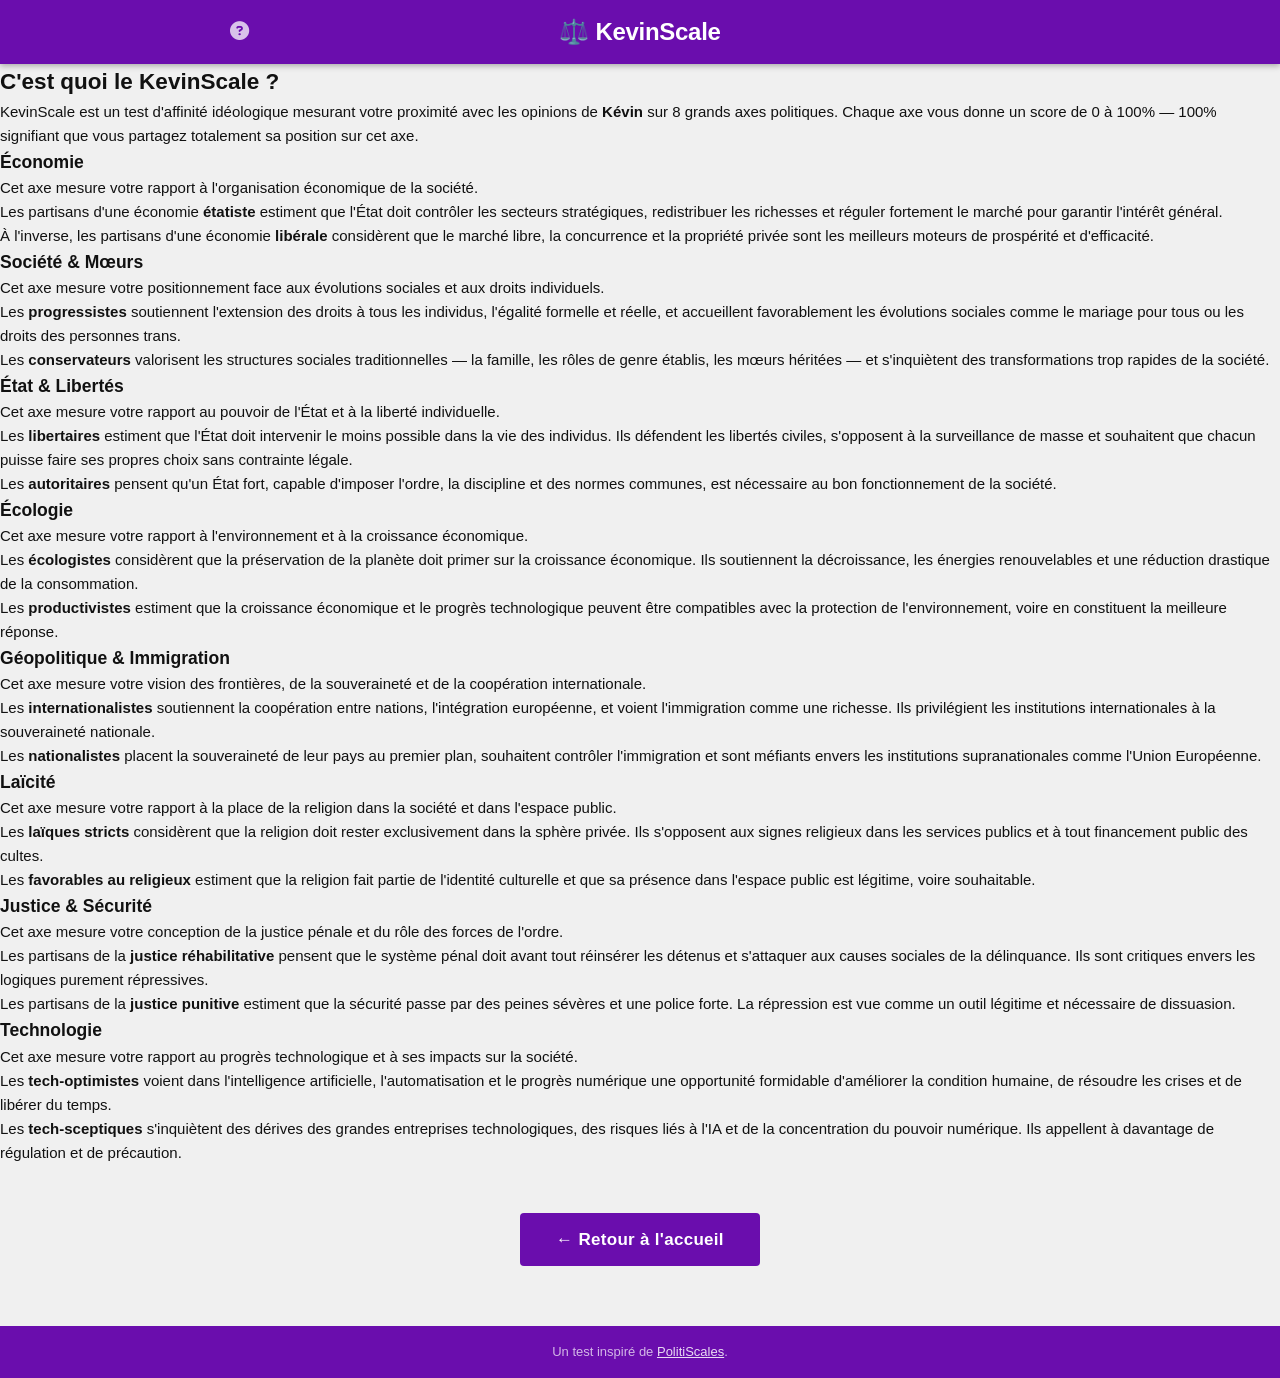
==== about.html @ ac54159f "Add emoji to the header title in about.html" ====
<!--  -->
<!DOCTYPE html>
<html lang="fr">
<head>
  <meta charset="UTF-8" />
  <meta name="viewport" content="width=device-width, initial-scale=1.0" />
  <title>KevinScale — À propos</title>
  <link rel="stylesheet" href="https://cdnjs.cloudflare.com/ajax/libs/font-awesome/6.5.0/css/all.min.css" />
  <link rel="stylesheet" href="style.css" />
</head>
<body>

<header>
  <div id="header">
    <div class="headerLeft">
      <!--
      <a href="index.html" title="Accueil"><i class="fa fa-home"></i></a>
      -->
      <a href="about.html" title="Aide" class="header-active"><i class="fa fa-question-circle"></i></a>
    </div>
    <div class="headerMiddle">
      <h1><a href="index.html">⚖️ KevinScale</a></h1>
    </div>
    <div class="headerRight"></div>
  </div>
</header>

<div class="about-wrap">

  <h2 class="about-main-title">C'est quoi le KevinScale ?</h2>
  <p class="about-intro">
    KevinScale est un test d'affinité idéologique mesurant votre proximité avec les opinions de <strong>Kévin</strong> sur 8 grands axes politiques. Chaque axe vous donne un score de 0 à 100% — 100% signifiant que vous partagez totalement sa position sur cet axe.
  </p>

  <div class="about-axis">
    <div class="about-axis-header">
      <span class="about-axis-color" style="background:#e63946"></span>
      <h3>Économie</h3>
    </div>
    <p>
      Cet axe mesure votre rapport à l'organisation économique de la société.
    </p>
    <p>
      Les partisans d'une économie <strong>étatiste</strong> estiment que l'État doit contrôler les secteurs stratégiques, redistribuer les richesses et réguler fortement le marché pour garantir l'intérêt général.
    </p>
    <p>
      À l'inverse, les partisans d'une économie <strong>libérale</strong> considèrent que le marché libre, la concurrence et la propriété privée sont les meilleurs moteurs de prospérité et d'efficacité.
    </p>
  </div>

  <div class="about-axis">
    <div class="about-axis-header">
      <span class="about-axis-color" style="background:#ab47bc"></span>
      <h3>Société & Mœurs</h3>
    </div>
    <p>
      Cet axe mesure votre positionnement face aux évolutions sociales et aux droits individuels.
    </p>
    <p>
      Les <strong>progressistes</strong> soutiennent l'extension des droits à tous les individus, l'égalité formelle et réelle, et accueillent favorablement les évolutions sociales comme le mariage pour tous ou les droits des personnes trans.
    </p>
    <p>
      Les <strong>conservateurs</strong> valorisent les structures sociales traditionnelles — la famille, les rôles de genre établis, les mœurs héritées — et s'inquiètent des transformations trop rapides de la société.
    </p>
  </div>

  <div class="about-axis">
    <div class="about-axis-header">
      <span class="about-axis-color" style="background:#ffa726"></span>
      <h3>État & Libertés</h3>
    </div>
    <p>
      Cet axe mesure votre rapport au pouvoir de l'État et à la liberté individuelle.
    </p>
    <p>
      Les <strong>libertaires</strong> estiment que l'État doit intervenir le moins possible dans la vie des individus. Ils défendent les libertés civiles, s'opposent à la surveillance de masse et souhaitent que chacun puisse faire ses propres choix sans contrainte légale.
    </p>
    <p>
      Les <strong>autoritaires</strong> pensent qu'un État fort, capable d'imposer l'ordre, la discipline et des normes communes, est nécessaire au bon fonctionnement de la société.
    </p>
  </div>

  <div class="about-axis">
    <div class="about-axis-header">
      <span class="about-axis-color" style="background:#66bb6a"></span>
      <h3>Écologie</h3>
    </div>
    <p>
      Cet axe mesure votre rapport à l'environnement et à la croissance économique.
    </p>
    <p>
      Les <strong>écologistes</strong> considèrent que la préservation de la planète doit primer sur la croissance économique. Ils soutiennent la décroissance, les énergies renouvelables et une réduction drastique de la consommation.
    </p>
    <p>
      Les <strong>productivistes</strong> estiment que la croissance économique et le progrès technologique peuvent être compatibles avec la protection de l'environnement, voire en constituent la meilleure réponse.
    </p>
  </div>

  <div class="about-axis">
    <div class="about-axis-header">
      <span class="about-axis-color" style="background:#29b6f6"></span>
      <h3>Géopolitique & Immigration</h3>
    </div>
    <p>
      Cet axe mesure votre vision des frontières, de la souveraineté et de la coopération internationale.
    </p>
    <p>
      Les <strong>internationalistes</strong> soutiennent la coopération entre nations, l'intégration européenne, et voient l'immigration comme une richesse. Ils privilégient les institutions internationales à la souveraineté nationale.
    </p>
    <p>
      Les <strong>nationalistes</strong> placent la souveraineté de leur pays au premier plan, souhaitent contrôler l'immigration et sont méfiants envers les institutions supranationales comme l'Union Européenne.
    </p>
  </div>

  <div class="about-axis">
    <div class="about-axis-header">
      <span class="about-axis-color" style="background:#ffca28"></span>
      <h3>Laïcité</h3>
    </div>
    <p>
      Cet axe mesure votre rapport à la place de la religion dans la société et dans l'espace public.
    </p>
    <p>
      Les <strong>laïques stricts</strong> considèrent que la religion doit rester exclusivement dans la sphère privée. Ils s'opposent aux signes religieux dans les services publics et à tout financement public des cultes.
    </p>
    <p>
      Les <strong>favorables au religieux</strong> estiment que la religion fait partie de l'identité culturelle et que sa présence dans l'espace public est légitime, voire souhaitable.
    </p>
  </div>

  <div class="about-axis">
    <div class="about-axis-header">
      <span class="about-axis-color" style="background:#ef5350"></span>
      <h3>Justice & Sécurité</h3>
    </div>
    <p>
      Cet axe mesure votre conception de la justice pénale et du rôle des forces de l'ordre.
    </p>
    <p>
      Les partisans de la <strong>justice réhabilitative</strong> pensent que le système pénal doit avant tout réinsérer les détenus et s'attaquer aux causes sociales de la délinquance. Ils sont critiques envers les logiques purement répressives.
    </p>
    <p>
      Les partisans de la <strong>justice punitive</strong> estiment que la sécurité passe par des peines sévères et une police forte. La répression est vue comme un outil légitime et nécessaire de dissuasion.
    </p>
  </div>

  <div class="about-axis">
    <div class="about-axis-header">
      <span class="about-axis-color" style="background:#26c6da"></span>
      <h3>Technologie</h3>
    </div>
    <p>
      Cet axe mesure votre rapport au progrès technologique et à ses impacts sur la société.
    </p>
    <p>
      Les <strong>tech-optimistes</strong> voient dans l'intelligence artificielle, l'automatisation et le progrès numérique une opportunité formidable d'améliorer la condition humaine, de résoudre les crises et de libérer du temps.
    </p>
    <p>
      Les <strong>tech-sceptiques</strong> s'inquiètent des dérives des grandes entreprises technologiques, des risques liés à l'IA et de la concentration du pouvoir numérique. Ils appellent à davantage de régulation et de précaution.
    </p>
  </div>

  <div style="text-align:center; margin-top: 48px;">
    <a href="index.html" class="btn-start" style="margin-top:0">← Retour à l'accueil</a>
  </div>

</div>

<footer>
  Un test inspiré de <a href="https://politiscales.fr" target="_blank">PolitiScales</a>.
</footer>

</body>
</html>
---- style.css ----
/* ============================================================
   KevinScale — CSS global
   Fidèle à PolitiScales : header violet centré, fond clair,
   boutons colorés empilés, barres spectrales sur résultats.
   ============================================================ */

*, *::before, *::after { box-sizing: border-box; margin: 0; padding: 0; }

:root {
  --purple:      #6a0dad;
  --purple-dark: #4a0080;
  --bg:          #f0f0f0;
  --surface:     #ffffff;
  --border:      #cccccc;
  --text:        #111111;
  --text-2:      #444444;
  --text-3:      #888888;

  --agree-2:     #2e7d32;
  --agree-1:     #66bb6a;
  --neutral:     #9e9e9e;
  --disagree-1:  #ef5350;
  --disagree-2:  #b71c1c;

  --kevin:       #1a3a5c;

  --fs-sm:   0.8125rem;
  --fs-base: 0.9375rem;
  --fs-md:   1.0625rem;
  --fs-lg:   1.3rem;
  --fs-xl:   1.65rem;
  --fs-2xl:  2.2rem;
  --fs-3xl:  2.8rem;

  --radius: 4px;
  --transition: 150ms ease;
}

html { scroll-behavior: smooth; }

body {
  background: var(--bg);
  color: var(--text);
  font-family: 'Source Sans Pro', 'Segoe UI', Arial, sans-serif;
  font-size: var(--fs-base);
  line-height: 1.6;
  min-height: 100vh;
  -webkit-font-smoothing: antialiased;
}

/* ── HEADER ──────────────────────────────────────────────── */
header {
  background: var(--purple);
  padding: 10px 0;
  box-shadow: 0 2px 6px rgba(0,0,0,.3);
}

#header {
  display: flex;
  align-items: center;
  max-width: 860px;
  margin: 0 auto;
  padding: 0 20px;
  position: relative;
  height: 44px;
}

.headerLeft {
  position: absolute;
  left: 20px;
  display: flex;
  gap: 14px;
  align-items: center;
}

.headerLeft a {
  color: rgba(255,255,255,.75);
  font-size: 1.2rem;
  text-decoration: none;
  transition: color var(--transition);
  display: flex;
  align-items: center;
}

.headerLeft a:hover { color: #fff; }

.headerMiddle {
  flex: 1;
  text-align: center;
}

.headerMiddle h1 {
  font-size: 1.5rem;
  font-weight: 700;
  color: #fff;
  letter-spacing: -.3px;
}

.headerMiddle h1 a {
  color: inherit;
  text-decoration: none;
}

.headerRight {
  position: absolute;
  right: 20px;
  display: flex;
  gap: 14px;
  align-items: center;
}

.headerRight a {
  color: rgba(255,255,255,.75);
  font-size: 1.1rem;
  text-decoration: none;
  transition: color var(--transition);
}

.headerRight a:hover { color: #fff; }

/* ── LAYOUT ──────────────────────────────────────────────── */
.container {
  max-width: 860px;
  margin: 0 auto;
  padding: 0 20px;
}

/* ── FOOTER ──────────────────────────────────────────────── */
footer {
  background: var(--purple);
  color: rgba(255,255,255,.7);
  text-align: center;
  padding: 16px 20px;
  font-size: var(--fs-sm);
  margin-top: 60px;
}

footer a { color: rgba(255,255,255,.85); }
footer a:hover { color: #fff; }

/* ── PAGE ACCUEIL ────────────────────────────────────────── */
.intro-wrap {
  max-width: 600px;
  margin: 0 auto;
  padding: 48px 20px 40px;
  text-align: center;
}

.intro-badge {
  display: inline-block;
  position: relative;
  margin-bottom: 28px;
}

.intro-badge img {
  width: 180px;
  height: 180px;
  border-radius: 50%;
  object-fit: cover;
}

/* Barres colorées preview (comme PolitiScales) */
.preview-bars {
  display: flex;
  flex-direction: column;
  gap: 8px;
  margin-bottom: 28px;
}

.preview-bar-row {
  display: flex;
  align-items: center;
  gap: 6px;
  height: 28px;
}

.pbar {
  height: 28px;
  border-radius: 3px;
  display: flex;
  align-items: center;
  padding: 0 10px;
  font-size: 0.8rem;
  font-weight: 600;
  color: #fff;
  min-width: 60px;
}

.intro-desc h2 {
  font-size: var(--fs-xl);
  font-weight: 700;
  margin-bottom: 16px;
  color: var(--text);
}

.intro-desc p {
  color: var(--text-2);
  line-height: 1.7;
  margin-bottom: 12px;
  text-align: left;
  font-size: var(--fs-md);
}

.intro-desc p .info-icon {
  color: var(--purple);
  margin-right: 6px;
}

.btn-start {
  display: inline-block;
  margin-top: 28px;
  background: var(--purple);
  color: #fff;
  border: none;
  padding: 13px 36px;
  font-size: var(--fs-md);
  font-weight: 600;
  border-radius: var(--radius);
  cursor: pointer;
  text-decoration: none;
  transition: background var(--transition), transform var(--transition);
  letter-spacing: .3px;
}

.btn-start:hover { background: var(--purple-dark); transform: translateY(-1px); }

/* ── PAGE QUIZ ───────────────────────────────────────────── */
.quiz-wrap {
  max-width: 700px;
  margin: 0 auto;
  padding: 40px 20px 60px;
}

.q-progress {
  margin-bottom: 10px;
  font-size: var(--fs-sm);
  color: var(--text-3);
  text-align: right;
}

.q-text-wrap {
  height: 140px;
  display: flex;
  align-items: center;
  margin-bottom: 28px;
}

.q-text {
  font-size: var(--fs-xl);
  font-weight: 600;
  line-height: 1.4;
  color: var(--text);
}

.answer-list {
  display: flex;
  flex-direction: column;
  gap: 10px;
  margin-bottom: 28px;
}

.ans-btn {
  display: block;
  width: 100%;
  padding: 15px 20px;
  font-size: 1rem;
  font-weight: 500;
  color: #fff;
  border: none;
  border-radius: var(--radius);
  cursor: pointer;
  text-align: center;
  transition: filter .15s, transform .1s, box-shadow .15s;
  font-family: inherit;
}

.ans-btn:hover  { filter: brightness(1.08); transform: translateY(-1px); box-shadow: 0 4px 14px rgba(0,0,0,.2); }
.ans-btn:active { transform: translateY(0); }

.ans-btn.agree-2    { background: var(--agree-2); }
.ans-btn.agree-1    { background: var(--agree-1); }
.ans-btn.neutral    { background: var(--neutral); }
.ans-btn.disagree-1 { background: var(--disagree-1); }
.ans-btn.disagree-2 { background: var(--disagree-2); }
.ans-btn.back-btn   { background: var(--purple); }

.ans-btn.selected {
  outline: 3px solid #fff;
  box-shadow: 0 0 0 5px rgba(0,0,0,.2);
  filter: brightness(1.1);
  transform: translateY(-1px);
}

.quiz-nav {
  display: flex;
  align-items: center;
  padding-top: 16px;
  border-top: 1px solid var(--border);
  margin-top: 8px;
}

.btn-prev, .btn-next {
  padding: 9px 22px;
  font-size: var(--fs-sm);
  font-weight: 600;
  border: none;
  border-radius: var(--radius);
  cursor: pointer;
  font-family: inherit;
  transition: background var(--transition), opacity var(--transition);
  letter-spacing: .3px;
}

.btn-prev {
  background: var(--border);
  color: var(--text-2);
}

.btn-prev:hover { background: #bbb; color: var(--text); }

.btn-next {
  background: var(--purple);
  color: #fff;
}

.btn-next:hover { background: var(--purple-dark); }
.btn-next:disabled, .btn-prev:disabled { opacity: .4; cursor: not-allowed; }

.progress-bar-wrap {
  margin-bottom: 24px;
}

.progress-bar-track {
  height: 5px;
  background: var(--border);
  border-radius: 3px;
  overflow: hidden;
}

.progress-bar-fill {
  height: 100%;
  background: var(--purple);
  border-radius: 3px;
  transition: width .5s cubic-bezier(.16,1,.3,1);
  width: 0%;
}

/* ── PAGE RÉSULTATS ──────────────────────────────────────── */
.results-wrap {
  max-width: 780px;
  margin: 0 auto;
  padding: 40px 20px 60px;
}

.results-intro {
  margin-bottom: 36px;
  font-size: var(--fs-md);
  color: var(--text-2);
  line-height: 1.7;
}

.results-intro a { color: var(--purple); }

/* Carte image résultats — comme politiscales */
.results-card {
  background: var(--surface);
  border: 1px solid var(--border);
  border-radius: var(--radius);
  padding: 24px;
  margin-bottom: 32px;
  box-shadow: 0 1px 4px rgba(0,0,0,.08);
}

.results-card-header {
  text-align: center;
  margin-bottom: 20px;
}

.results-site-name {
  font-size: var(--fs-sm);
  color: var(--text-3);
  letter-spacing: 1px;
  text-transform: uppercase;
  font-weight: 600;
}

.results-label-row {
  display: flex;
  justify-content: center;
  gap: 8px;
  margin: 12px 0;
  flex-wrap: wrap;
}

.results-label-tag {
  display: inline-block;
  padding: 4px 14px;
  border-radius: 20px;
  font-size: var(--fs-sm);
  font-weight: 600;
  color: #fff;
}

/* Axe résultat */
.axis-row {
  display: flex;
  align-items: center;
  gap: 10px;
  margin-bottom: 18px;
}

.axis-row-label-left,
.axis-row-label-right {
  font-size: var(--fs-sm);
  color: var(--text-3);
  width: 110px;
  line-height: 1.2;
}

.axis-row-label-left  { text-align: right; }
.axis-row-label-right { text-align: left; }

.axis-bar-wrap {
  flex: 1;
  position: relative;
}

.axis-bar-track {
  height: 22px;
  border-radius: 3px;
  overflow: hidden;
  display: flex;
}

.axis-bar-left {
  height: 100%;
  transition: width 1s cubic-bezier(.16,1,.3,1);
  display: flex;
  align-items: center;
  justify-content: flex-end;
  padding-right: 6px;
  font-size: 0.75rem;
  font-weight: 700;
  color: #fff;
  min-width: 0;
  border-radius: 3px 0 0 3px;
}

.axis-bar-right {
  height: 100%;
  transition: width 1s cubic-bezier(.16,1,.3,1);
  display: flex;
  align-items: center;
  padding-left: 6px;
  font-size: 0.75rem;
  font-weight: 700;
  color: #fff;
  min-width: 0;
  border-radius: 0 3px 3px 0;
}

/* Kevin marker sur la barre */
.axis-kevin-marker {
  position: absolute;
  top: 0;
  width: 2px;
  height: 22px;
  background: #fff;
  border-radius: 1px;
  transform: translateX(-50%);
  z-index: 2;
  opacity: .8;
}

.axis-kevin-label {
  position: absolute;
  top: -16px;
  font-size: 9px;
  font-weight: 700;
  color: var(--kevin);
  transform: translateX(-50%);
}

/* Actions résultats */
.results-actions {
  display: flex;
  gap: 12px;
  flex-wrap: wrap;
  margin-top: 28px;
}

.btn-action {
  padding: 9px 20px;
  font-size: var(--fs-sm);
  font-weight: 600;
  border: 1.5px solid var(--purple);
  border-radius: var(--radius);
  background: transparent;
  color: var(--purple);
  cursor: pointer;
  font-family: inherit;
  transition: all var(--transition);
  text-decoration: none;
  display: inline-flex;
  align-items: center;
  gap: 6px;
}

.btn-action:hover { background: var(--purple); color: #fff; }

/* Score global */
.global-score-line {
  text-align: center;
  margin-bottom: 28px;
}

.global-score-num {
  font-size: var(--fs-3xl);
  font-weight: 700;
  color: var(--purple);
  line-height: 1;
}

.global-score-lbl {
  font-size: var(--fs-sm);
  color: var(--text-3);
  display: block;
  margin-top: 4px;
  letter-spacing: .5px;
}

.verdict-title {
  font-size: var(--fs-xl);
  font-weight: 700;
  color: var(--text);
  margin-bottom: 8px;
}

.verdict-text {
  font-size: var(--fs-md);
  color: var(--text-2);
  line-height: 1.7;
  margin-bottom: 28px;
}

/* ── RESPONSIVE ──────────────────────────────────────────── */
@media (max-width: 640px) {
  .axis-row-label-left,
  .axis-row-label-right { width: 70px; font-size: 0.72rem; }

  .q-text { font-size: var(--fs-lg); }

  .results-actions { flex-direction: column; }
  .btn-action { justify-content: center; }

  .headerLeft, .headerRight { display: none; }

  .global-score-num { font-size: 2.2rem; }
}

@media (max-width: 400px) {
  .container { padding: 0 12px; }
  .axis-row { flex-direction: column; gap: 4px; }
  .axis-row-label-left,
  .axis-row-label-right { width: 100%; text-align: left; }
}

/* ── BARRES RÉSULTATS STYLE POLITISCALES ─────────────────── */
.ps-axis-row {
  margin-bottom: 22px;
}

.ps-axis-meta {
  display: flex;
  justify-content: space-between;
  align-items: center;
  margin-bottom: 5px;
}

.ps-axis-title {
  font-size: 0.72rem;
  font-weight: 700;
  color: #777;
  letter-spacing: 1px;
}

.ps-axis-near,
.ps-axis-far {
  font-size: 0.75rem;
  color: #aaa;
}

.ps-bar-row {
  display: flex;
  height: 28px;
  border-radius: 3px;
  overflow: hidden;
  width: 100%;
}

.ps-seg {
  display: flex;
  align-items: center;
  justify-content: center;
  font-size: 0.78rem;
  font-weight: 700;
  color: #fff;
  min-width: 0;
  transition: width 1s cubic-bezier(.16,1,.3,1);
}

.ps-seg-neut {
  background: #c8c8c8;
  color: #666;
}
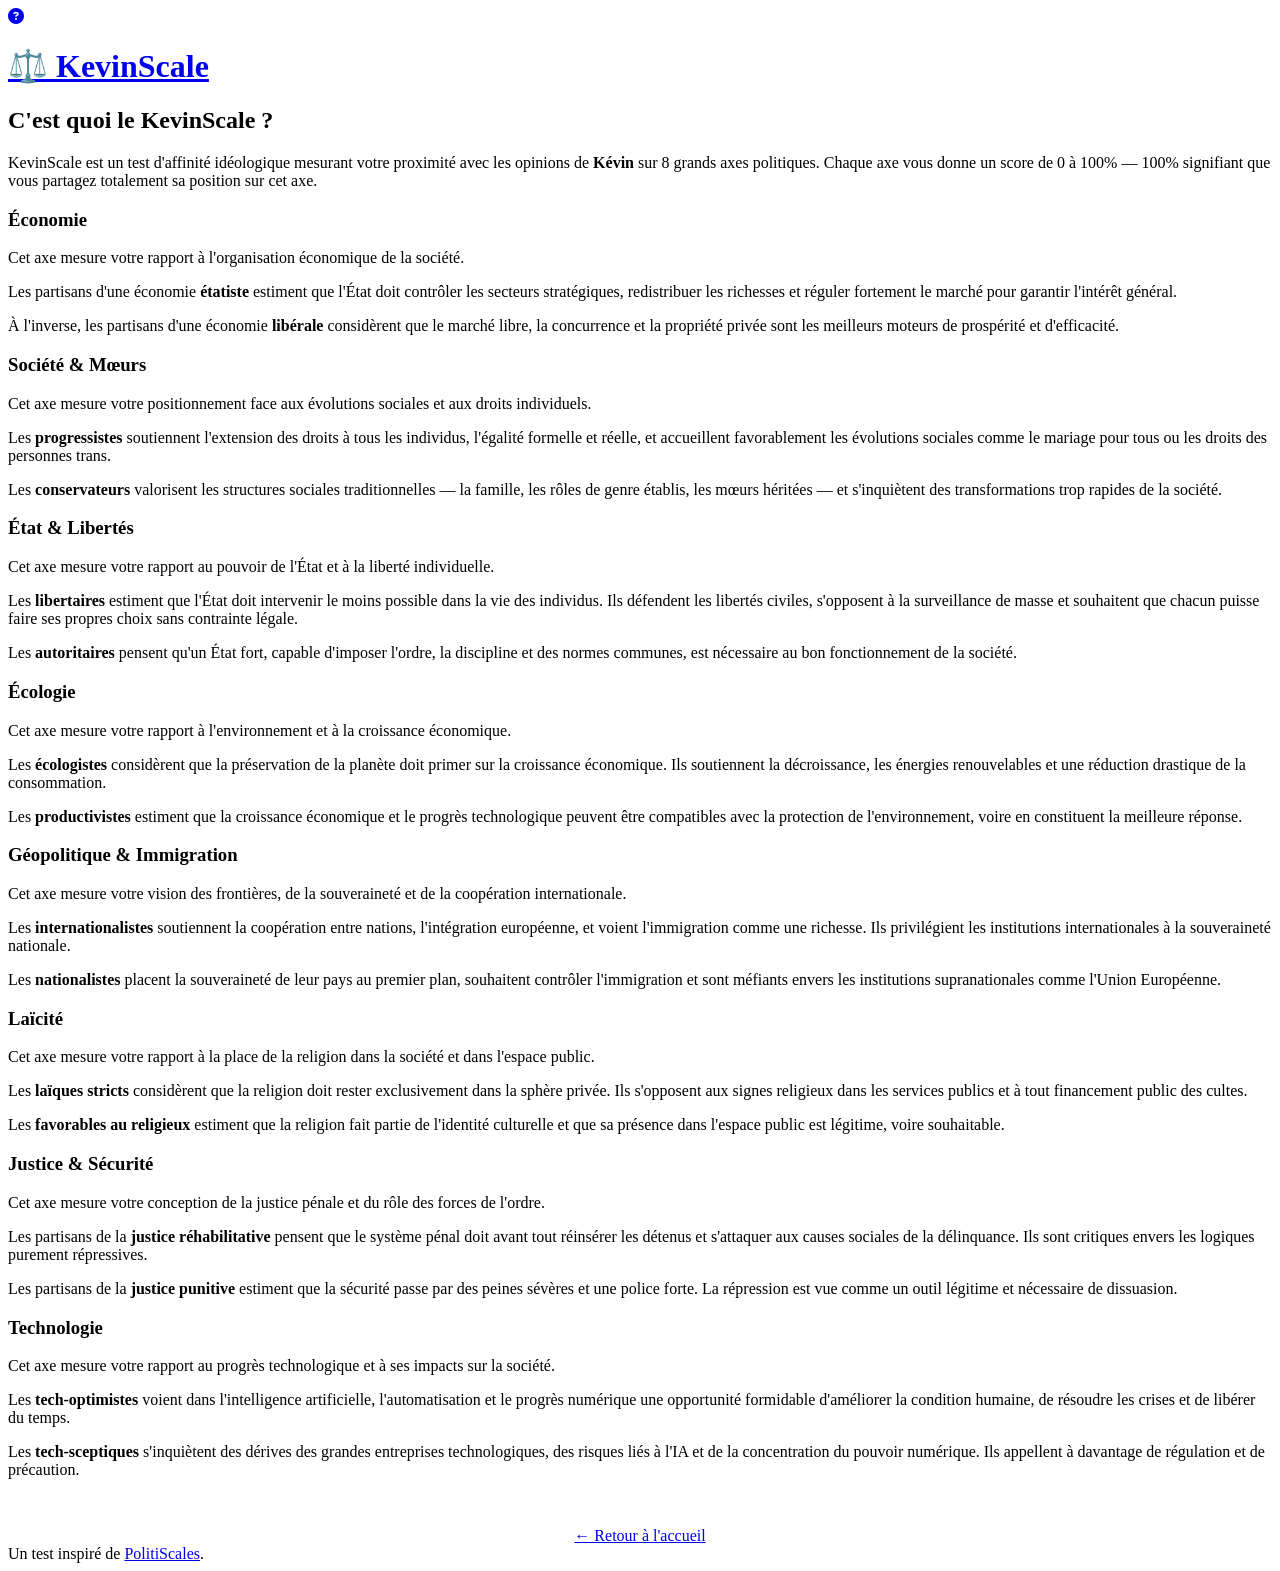
==== commit c9c5a7cd: "Update about.html" ====
--- a/about.html
+++ b/about.html
@@ -6,7 +6,7 @@
   <meta name="viewport" content="width=device-width, initial-scale=1.0" />
   <title>KevinScale — À propos</title>
   <link rel="stylesheet" href="https://cdnjs.cloudflare.com/ajax/libs/font-awesome/6.5.0/css/all.min.css" />
-  <link rel="stylesheet" href="style.css" />
+  <link rel="stylesheet" href="css/style.css" />
 </head>
 <body>
 
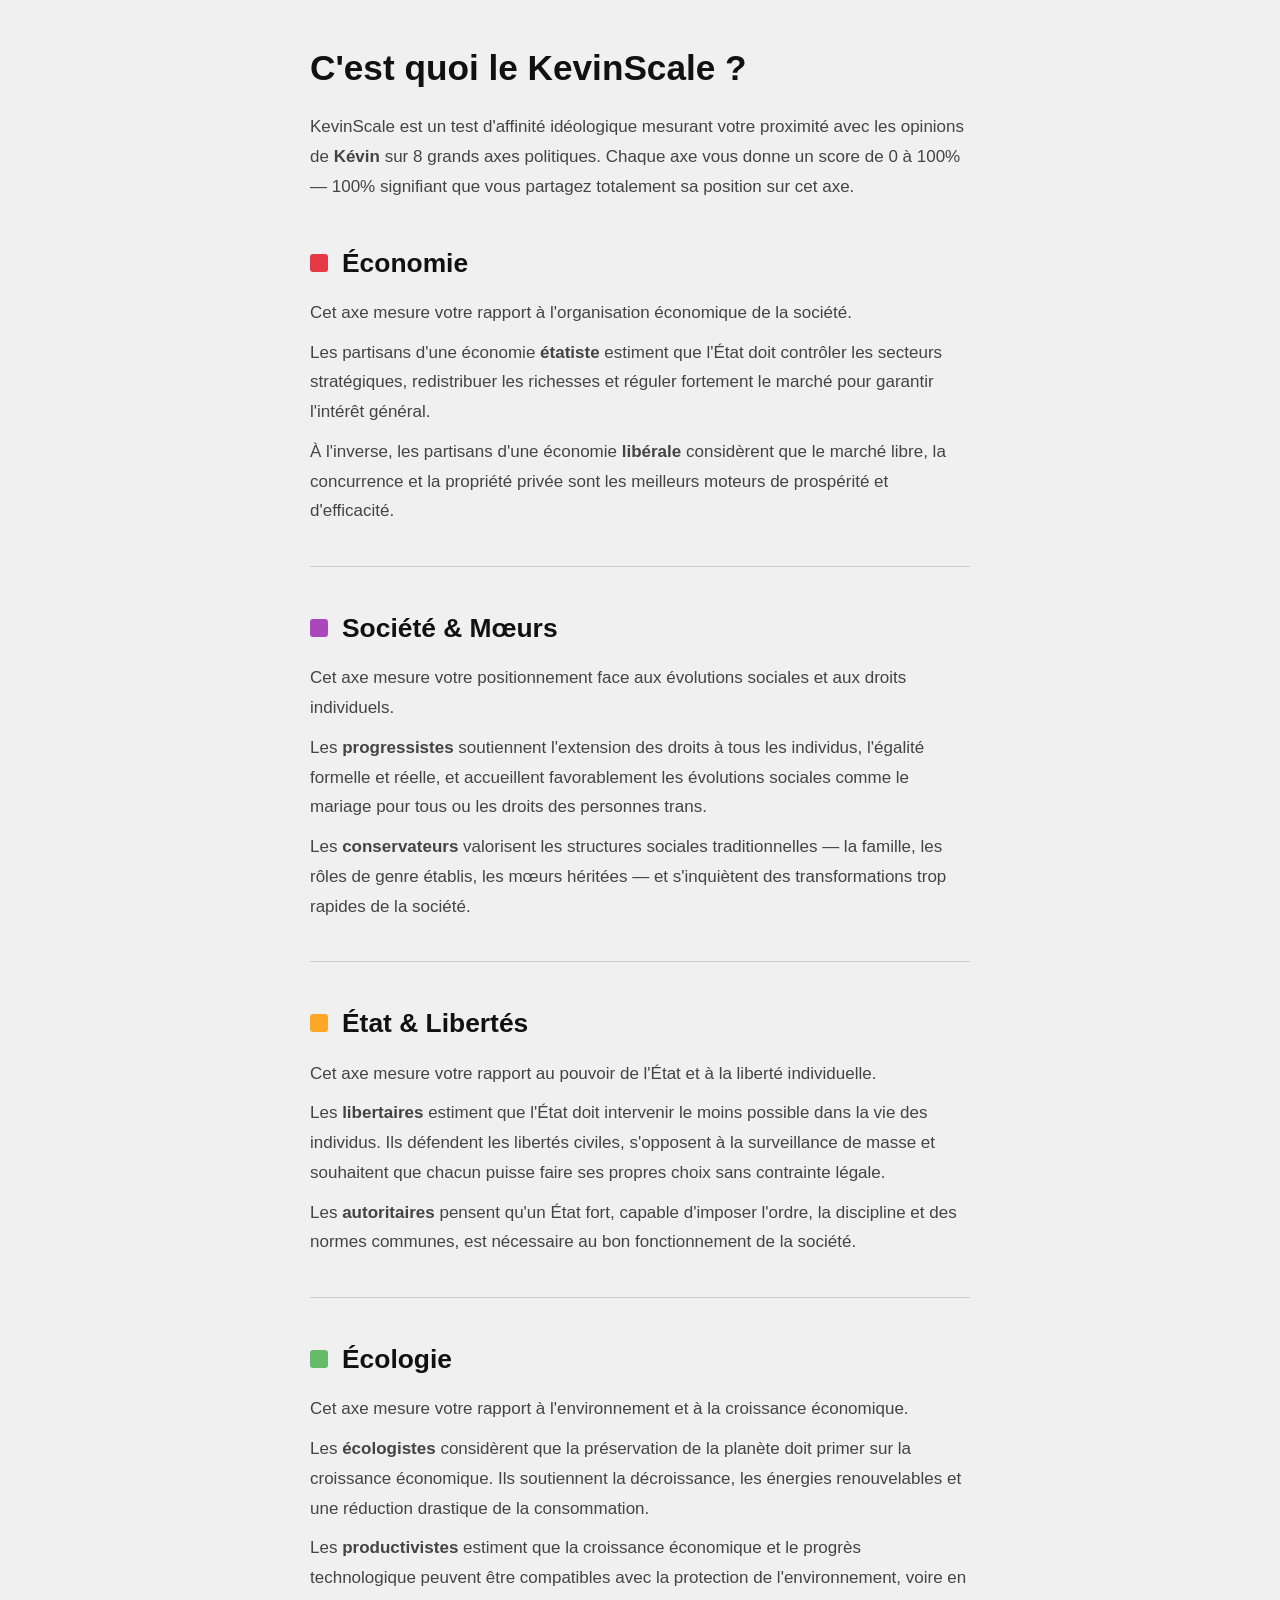
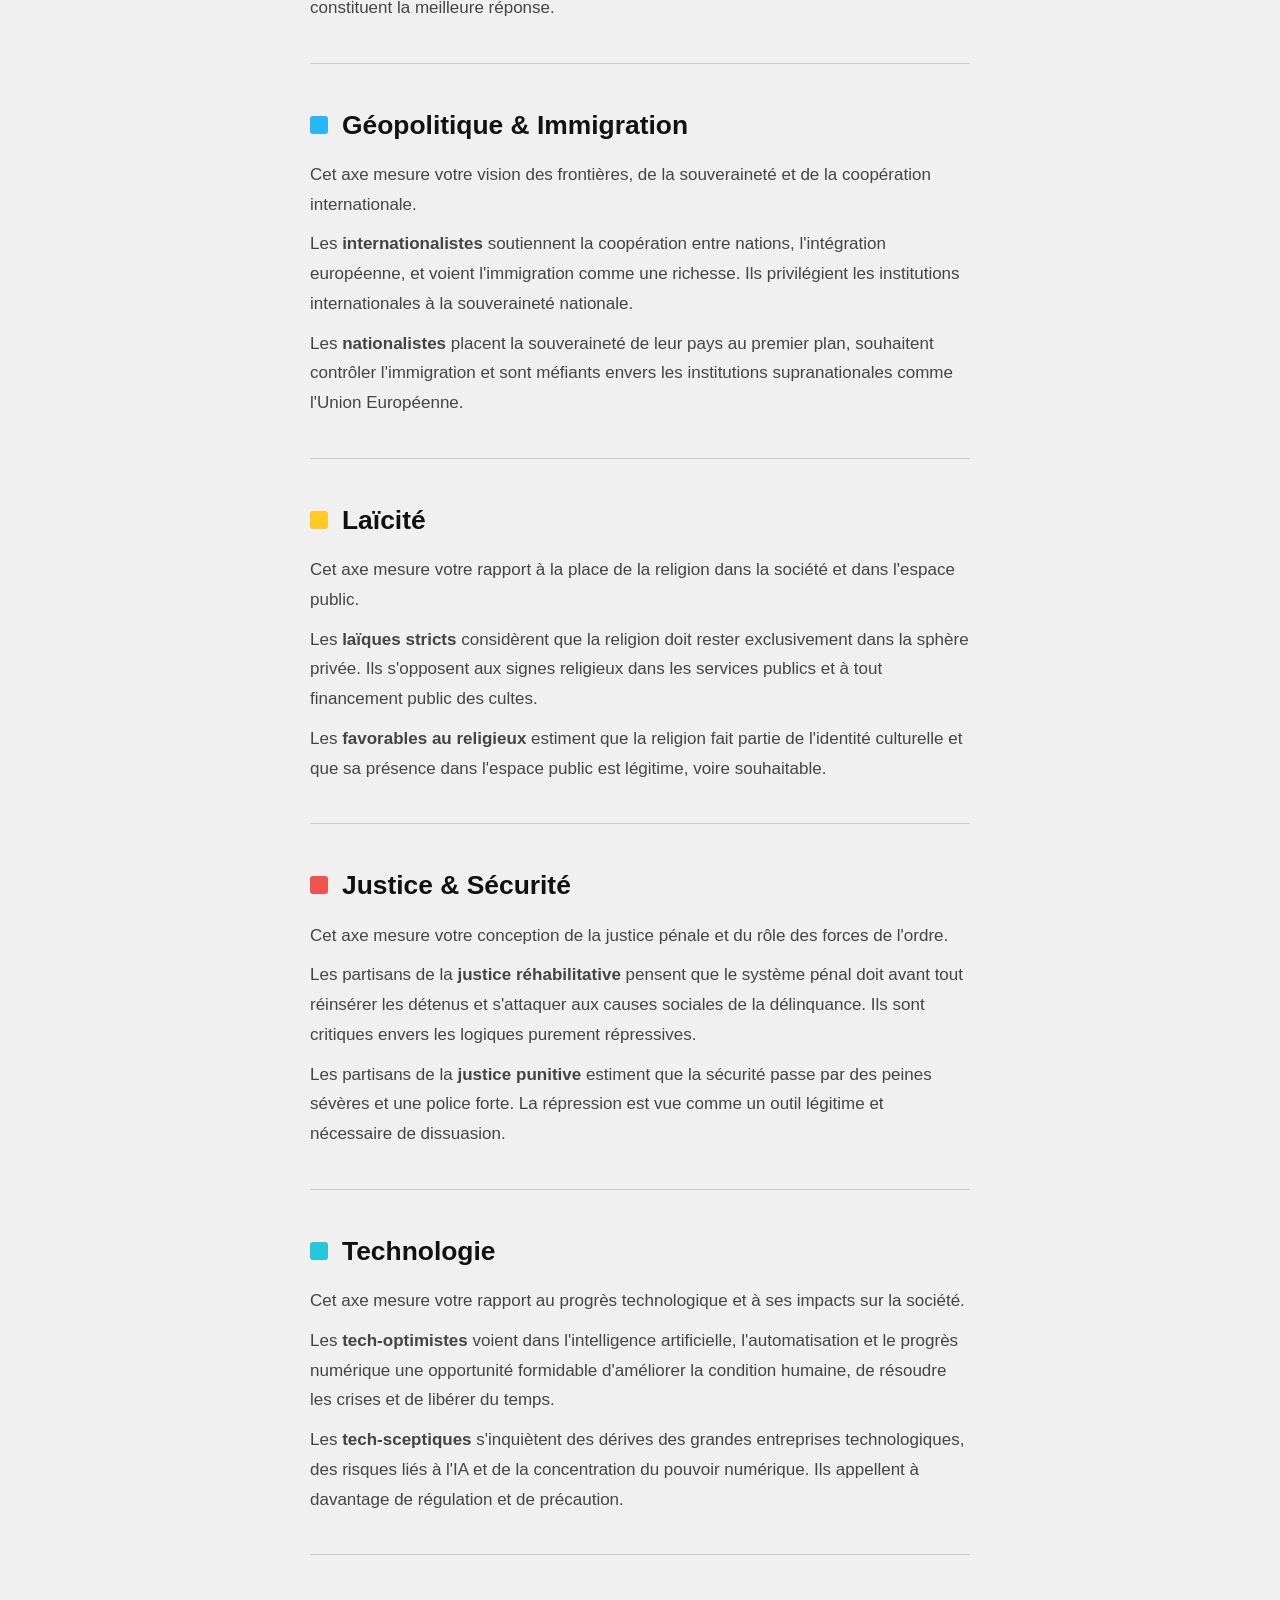
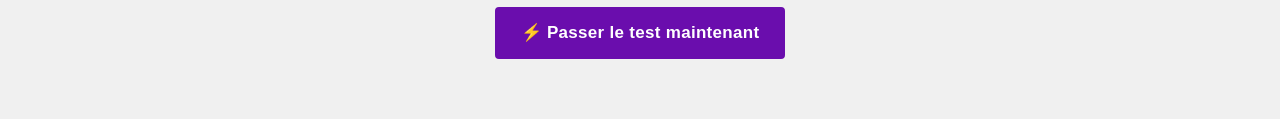
==== commit a5cd0ca8: "Add files via upload" ====
--- a/about.html
+++ b/about.html
@@ -1,4 +1,3 @@
-<!--  -->
 <!DOCTYPE html>
 <html lang="fr">
 <head>
@@ -10,21 +9,9 @@
 </head>
 <body>
 
-<header>
-  <div id="header">
-    <div class="headerLeft">
-      <!--
-      <a href="index.html" title="Accueil"><i class="fa fa-home"></i></a>
-      -->
-      <a href="about.html" title="Aide" class="header-active"><i class="fa fa-question-circle"></i></a>
-    </div>
-    <div class="headerMiddle">
-      <h1><a href="index.html">⚖️ KevinScale</a></h1>
-    </div>
-    <div class="headerRight"></div>
-  </div>
-</header>
+<div id="ks-header-placeholder"></div>
 
+<main class="page-content">
 <div class="about-wrap">
 
   <h2 class="about-main-title">C'est quoi le KevinScale ?</h2>
@@ -37,47 +24,29 @@
       <span class="about-axis-color" style="background:#e63946"></span>
       <h3>Économie</h3>
     </div>
-    <p>
-      Cet axe mesure votre rapport à l'organisation économique de la société.
-    </p>
-    <p>
-      Les partisans d'une économie <strong>étatiste</strong> estiment que l'État doit contrôler les secteurs stratégiques, redistribuer les richesses et réguler fortement le marché pour garantir l'intérêt général.
-    </p>
-    <p>
-      À l'inverse, les partisans d'une économie <strong>libérale</strong> considèrent que le marché libre, la concurrence et la propriété privée sont les meilleurs moteurs de prospérité et d'efficacité.
-    </p>
+    <p>Cet axe mesure votre rapport à l'organisation économique de la société.</p>
+    <p>Les partisans d'une économie <strong>étatiste</strong> estiment que l'État doit contrôler les secteurs stratégiques, redistribuer les richesses et réguler fortement le marché pour garantir l'intérêt général.</p>
+    <p>À l'inverse, les partisans d'une économie <strong>libérale</strong> considèrent que le marché libre, la concurrence et la propriété privée sont les meilleurs moteurs de prospérité et d'efficacité.</p>
   </div>
 
   <div class="about-axis">
     <div class="about-axis-header">
       <span class="about-axis-color" style="background:#ab47bc"></span>
-      <h3>Société & Mœurs</h3>
+      <h3>Société &amp; Mœurs</h3>
     </div>
-    <p>
-      Cet axe mesure votre positionnement face aux évolutions sociales et aux droits individuels.
-    </p>
-    <p>
-      Les <strong>progressistes</strong> soutiennent l'extension des droits à tous les individus, l'égalité formelle et réelle, et accueillent favorablement les évolutions sociales comme le mariage pour tous ou les droits des personnes trans.
-    </p>
-    <p>
-      Les <strong>conservateurs</strong> valorisent les structures sociales traditionnelles — la famille, les rôles de genre établis, les mœurs héritées — et s'inquiètent des transformations trop rapides de la société.
-    </p>
+    <p>Cet axe mesure votre positionnement face aux évolutions sociales et aux droits individuels.</p>
+    <p>Les <strong>progressistes</strong> soutiennent l'extension des droits à tous les individus, l'égalité formelle et réelle, et accueillent favorablement les évolutions sociales comme le mariage pour tous ou les droits des personnes trans.</p>
+    <p>Les <strong>conservateurs</strong> valorisent les structures sociales traditionnelles — la famille, les rôles de genre établis, les mœurs héritées — et s'inquiètent des transformations trop rapides de la société.</p>
   </div>
 
   <div class="about-axis">
     <div class="about-axis-header">
       <span class="about-axis-color" style="background:#ffa726"></span>
-      <h3>État & Libertés</h3>
+      <h3>État &amp; Libertés</h3>
     </div>
-    <p>
-      Cet axe mesure votre rapport au pouvoir de l'État et à la liberté individuelle.
-    </p>
-    <p>
-      Les <strong>libertaires</strong> estiment que l'État doit intervenir le moins possible dans la vie des individus. Ils défendent les libertés civiles, s'opposent à la surveillance de masse et souhaitent que chacun puisse faire ses propres choix sans contrainte légale.
-    </p>
-    <p>
-      Les <strong>autoritaires</strong> pensent qu'un État fort, capable d'imposer l'ordre, la discipline et des normes communes, est nécessaire au bon fonctionnement de la société.
-    </p>
+    <p>Cet axe mesure votre rapport au pouvoir de l'État et à la liberté individuelle.</p>
+    <p>Les <strong>libertaires</strong> estiment que l'État doit intervenir le moins possible dans la vie des individus. Ils défendent les libertés civiles, s'opposent à la surveillance de masse et souhaitent que chacun puisse faire ses propres choix sans contrainte légale.</p>
+    <p>Les <strong>autoritaires</strong> pensent qu'un État fort, capable d'imposer l'ordre, la discipline et des normes communes, est nécessaire au bon fonctionnement de la société.</p>
   </div>
 
   <div class="about-axis">
@@ -85,31 +54,19 @@
       <span class="about-axis-color" style="background:#66bb6a"></span>
       <h3>Écologie</h3>
     </div>
-    <p>
-      Cet axe mesure votre rapport à l'environnement et à la croissance économique.
-    </p>
-    <p>
-      Les <strong>écologistes</strong> considèrent que la préservation de la planète doit primer sur la croissance économique. Ils soutiennent la décroissance, les énergies renouvelables et une réduction drastique de la consommation.
-    </p>
-    <p>
-      Les <strong>productivistes</strong> estiment que la croissance économique et le progrès technologique peuvent être compatibles avec la protection de l'environnement, voire en constituent la meilleure réponse.
-    </p>
+    <p>Cet axe mesure votre rapport à l'environnement et à la croissance économique.</p>
+    <p>Les <strong>écologistes</strong> considèrent que la préservation de la planète doit primer sur la croissance économique. Ils soutiennent la décroissance, les énergies renouvelables et une réduction drastique de la consommation.</p>
+    <p>Les <strong>productivistes</strong> estiment que la croissance économique et le progrès technologique peuvent être compatibles avec la protection de l'environnement, voire en constituent la meilleure réponse.</p>
   </div>
 
   <div class="about-axis">
     <div class="about-axis-header">
       <span class="about-axis-color" style="background:#29b6f6"></span>
-      <h3>Géopolitique & Immigration</h3>
+      <h3>Géopolitique &amp; Immigration</h3>
     </div>
-    <p>
-      Cet axe mesure votre vision des frontières, de la souveraineté et de la coopération internationale.
-    </p>
-    <p>
-      Les <strong>internationalistes</strong> soutiennent la coopération entre nations, l'intégration européenne, et voient l'immigration comme une richesse. Ils privilégient les institutions internationales à la souveraineté nationale.
-    </p>
-    <p>
-      Les <strong>nationalistes</strong> placent la souveraineté de leur pays au premier plan, souhaitent contrôler l'immigration et sont méfiants envers les institutions supranationales comme l'Union Européenne.
-    </p>
+    <p>Cet axe mesure votre vision des frontières, de la souveraineté et de la coopération internationale.</p>
+    <p>Les <strong>internationalistes</strong> soutiennent la coopération entre nations, l'intégration européenne, et voient l'immigration comme une richesse. Ils privilégient les institutions internationales à la souveraineté nationale.</p>
+    <p>Les <strong>nationalistes</strong> placent la souveraineté de leur pays au premier plan, souhaitent contrôler l'immigration et sont méfiants envers les institutions supranationales comme l'Union Européenne.</p>
   </div>
 
   <div class="about-axis">
@@ -117,31 +74,19 @@
       <span class="about-axis-color" style="background:#ffca28"></span>
       <h3>Laïcité</h3>
     </div>
-    <p>
-      Cet axe mesure votre rapport à la place de la religion dans la société et dans l'espace public.
-    </p>
-    <p>
-      Les <strong>laïques stricts</strong> considèrent que la religion doit rester exclusivement dans la sphère privée. Ils s'opposent aux signes religieux dans les services publics et à tout financement public des cultes.
-    </p>
-    <p>
-      Les <strong>favorables au religieux</strong> estiment que la religion fait partie de l'identité culturelle et que sa présence dans l'espace public est légitime, voire souhaitable.
-    </p>
+    <p>Cet axe mesure votre rapport à la place de la religion dans la société et dans l'espace public.</p>
+    <p>Les <strong>laïques stricts</strong> considèrent que la religion doit rester exclusivement dans la sphère privée. Ils s'opposent aux signes religieux dans les services publics et à tout financement public des cultes.</p>
+    <p>Les <strong>favorables au religieux</strong> estiment que la religion fait partie de l'identité culturelle et que sa présence dans l'espace public est légitime, voire souhaitable.</p>
   </div>
 
   <div class="about-axis">
     <div class="about-axis-header">
       <span class="about-axis-color" style="background:#ef5350"></span>
-      <h3>Justice & Sécurité</h3>
+      <h3>Justice &amp; Sécurité</h3>
     </div>
-    <p>
-      Cet axe mesure votre conception de la justice pénale et du rôle des forces de l'ordre.
-    </p>
-    <p>
-      Les partisans de la <strong>justice réhabilitative</strong> pensent que le système pénal doit avant tout réinsérer les détenus et s'attaquer aux causes sociales de la délinquance. Ils sont critiques envers les logiques purement répressives.
-    </p>
-    <p>
-      Les partisans de la <strong>justice punitive</strong> estiment que la sécurité passe par des peines sévères et une police forte. La répression est vue comme un outil légitime et nécessaire de dissuasion.
-    </p>
+    <p>Cet axe mesure votre conception de la justice pénale et du rôle des forces de l'ordre.</p>
+    <p>Les partisans de la <strong>justice réhabilitative</strong> pensent que le système pénal doit avant tout réinsérer les détenus et s'attaquer aux causes sociales de la délinquance. Ils sont critiques envers les logiques purement répressives.</p>
+    <p>Les partisans de la <strong>justice punitive</strong> estiment que la sécurité passe par des peines sévères et une police forte. La répression est vue comme un outil légitime et nécessaire de dissuasion.</p>
   </div>
 
   <div class="about-axis">
@@ -149,26 +94,21 @@
       <span class="about-axis-color" style="background:#26c6da"></span>
       <h3>Technologie</h3>
     </div>
-    <p>
-      Cet axe mesure votre rapport au progrès technologique et à ses impacts sur la société.
-    </p>
-    <p>
-      Les <strong>tech-optimistes</strong> voient dans l'intelligence artificielle, l'automatisation et le progrès numérique une opportunité formidable d'améliorer la condition humaine, de résoudre les crises et de libérer du temps.
-    </p>
-    <p>
-      Les <strong>tech-sceptiques</strong> s'inquiètent des dérives des grandes entreprises technologiques, des risques liés à l'IA et de la concentration du pouvoir numérique. Ils appellent à davantage de régulation et de précaution.
-    </p>
+    <p>Cet axe mesure votre rapport au progrès technologique et à ses impacts sur la société.</p>
+    <p>Les <strong>tech-optimistes</strong> voient dans l'intelligence artificielle, l'automatisation et le progrès numérique une opportunité formidable d'améliorer la condition humaine, de résoudre les crises et de libérer du temps.</p>
+    <p>Les <strong>tech-sceptiques</strong> s'inquiètent des dérives des grandes entreprises technologiques, des risques liés à l'IA et de la concentration du pouvoir numérique. Ils appellent à davantage de régulation et de précaution.</p>
   </div>
 
-  <div style="text-align:center; margin-top: 48px;">
-    <a href="index.html" class="btn-start" style="margin-top:0">← Retour à l'accueil</a>
+  <div style="text-align:center; margin-top: 52px;">
+    <a href="quiz.html" class="btn-start">⚡ Passer le test maintenant</a>
   </div>
 
 </div>
+</main>
 
-<footer>
-  Un test inspiré de <a href="https://politiscales.fr" target="_blank">PolitiScales</a>.
-</footer>
+<div id="ks-footer-placeholder"></div>
+
+<script src="js/nav.js"></script>
 
 </body>
 </html>
--- a/css/style.css
+++ b/css/style.css
@@ -0,0 +1,930 @@
+/* ============================================================
+   KevinScale — CSS global
+   Fidèle à PolitiScales : header violet centré, fond clair,
+   boutons colorés empilés, barres spectrales sur résultats.
+   ============================================================ */
+
+*, *::before, *::after { box-sizing: border-box; margin: 0; padding: 0; }
+
+:root {
+  --purple:      #6a0dad;
+  --purple-dark: #4a0080;
+  --bg:          #f0f0f0;
+  --surface:     #ffffff;
+  --border:      #cccccc;
+  --text:        #111111;
+  --text-2:      #444444;
+  --text-3:      #888888;
+
+  --agree-2:     #2e7d32;
+  --agree-1:     #66bb6a;
+  --neutral:     #9e9e9e;
+  --disagree-1:  #ef5350;
+  --disagree-2:  #b71c1c;
+
+  --kevin:       #1a3a5c;
+
+  --fs-sm:   0.8125rem;
+  --fs-base: 0.9375rem;
+  --fs-md:   1.0625rem;
+  --fs-lg:   1.3rem;
+  --fs-xl:   1.65rem;
+  --fs-2xl:  2.2rem;
+  --fs-3xl:  2.8rem;
+
+  --radius: 4px;
+  --transition: 150ms ease;
+}
+
+html { scroll-behavior: smooth; }
+
+body {
+  background: var(--bg);
+  color: var(--text);
+  font-family: 'Source Sans Pro', 'Segoe UI', Arial, sans-serif;
+  font-size: var(--fs-base);
+  line-height: 1.6;
+  min-height: 100vh;
+  -webkit-font-smoothing: antialiased;
+}
+
+/* ── HEADER ──────────────────────────────────────────────── */
+header {
+  background: var(--purple);
+  padding: 10px 0;
+  box-shadow: 0 2px 6px rgba(0,0,0,.3);
+}
+
+#header {
+  display: flex;
+  align-items: center;
+  max-width: 860px;
+  margin: 0 auto;
+  padding: 0 20px;
+  position: relative;
+  height: 44px;
+}
+
+.headerLeft {
+  position: absolute;
+  left: 20px;
+  display: flex;
+  gap: 14px;
+  align-items: center;
+}
+
+.headerLeft a {
+  color: rgba(255,255,255,.75);
+  font-size: 1.2rem;
+  text-decoration: none;
+  transition: color var(--transition);
+  display: flex;
+  align-items: center;
+}
+
+.headerLeft a:hover { color: #fff; }
+
+.headerMiddle {
+  flex: 1;
+  text-align: center;
+}
+
+.headerMiddle h1 {
+  font-size: 1.5rem;
+  font-weight: 700;
+  color: #fff;
+  letter-spacing: -.3px;
+}
+
+.headerMiddle h1 a {
+  color: inherit;
+  text-decoration: none;
+}
+
+.headerRight {
+  position: absolute;
+  right: 20px;
+  display: flex;
+  gap: 14px;
+  align-items: center;
+}
+
+.headerRight a {
+  color: rgba(255,255,255,.75);
+  font-size: 1.1rem;
+  text-decoration: none;
+  transition: color var(--transition);
+}
+
+.headerRight a:hover { color: #fff; }
+
+/* ── LAYOUT ──────────────────────────────────────────────── */
+.container {
+  max-width: 860px;
+  margin: 0 auto;
+  padding: 0 20px;
+}
+
+/* ── FOOTER ──────────────────────────────────────────────── */
+footer {
+  background: var(--purple);
+  color: rgba(255,255,255,.7);
+  text-align: center;
+  padding: 16px 20px;
+  font-size: var(--fs-sm);
+  margin-top: 60px;
+}
+
+footer a { color: rgba(255,255,255,.85); }
+footer a:hover { color: #fff; }
+
+/* ── PAGE ACCUEIL ────────────────────────────────────────── */
+.intro-wrap {
+  max-width: 600px;
+  margin: 0 auto;
+  padding: 48px 20px 40px;
+  text-align: center;
+}
+
+.intro-badge {
+  display: inline-block;
+  position: relative;
+  margin-bottom: 28px;
+}
+
+.intro-badge img {
+  width: 180px;
+  height: 180px;
+  border-radius: 50%;
+  object-fit: cover;
+}
+
+/* Barres colorées preview (comme PolitiScales) */
+.preview-bars {
+  display: flex;
+  flex-direction: column;
+  gap: 8px;
+  margin-bottom: 28px;
+}
+
+.preview-bar-row {
+  display: flex;
+  align-items: center;
+  gap: 6px;
+  height: 28px;
+}
+
+.pbar {
+  height: 28px;
+  border-radius: 3px;
+  display: flex;
+  align-items: center;
+  padding: 0 10px;
+  font-size: 0.8rem;
+  font-weight: 600;
+  color: #fff;
+  min-width: 60px;
+}
+
+.intro-desc h2 {
+  font-size: var(--fs-xl);
+  font-weight: 700;
+  margin-bottom: 16px;
+  color: var(--text);
+}
+
+.intro-desc p {
+  color: var(--text-2);
+  line-height: 1.7;
+  margin-bottom: 12px;
+  text-align: left;
+  font-size: var(--fs-md);
+}
+
+.intro-desc p .info-icon {
+  color: var(--purple);
+  margin-right: 6px;
+}
+
+.btn-start {
+  display: inline-block;
+  margin-top: 28px;
+  background: var(--purple);
+  color: #fff;
+  border: none;
+  padding: 13px 36px;
+  font-size: var(--fs-md);
+  font-weight: 600;
+  border-radius: var(--radius);
+  cursor: pointer;
+  text-decoration: none;
+  transition: background var(--transition), transform var(--transition);
+  letter-spacing: .3px;
+}
+
+.btn-start:hover { background: var(--purple-dark); transform: translateY(-1px); }
+
+/* ── PAGE QUIZ ───────────────────────────────────────────── */
+.quiz-wrap {
+  max-width: 700px;
+  margin: 0 auto;
+  padding: 40px 20px 60px;
+}
+
+.q-progress {
+  margin-bottom: 10px;
+  font-size: var(--fs-sm);
+  color: var(--text-3);
+  text-align: right;
+}
+
+.q-text-wrap {
+  height: 140px;
+  display: flex;
+  align-items: center;
+  margin-bottom: 28px;
+}
+
+.q-text {
+  font-size: var(--fs-xl);
+  font-weight: 600;
+  line-height: 1.4;
+  color: var(--text);
+}
+
+.answer-list {
+  display: flex;
+  flex-direction: column;
+  gap: 10px;
+  margin-bottom: 28px;
+}
+
+.ans-btn {
+  display: block;
+  width: 100%;
+  padding: 15px 20px;
+  font-size: 1rem;
+  font-weight: 500;
+  color: #fff;
+  border: none;
+  border-radius: var(--radius);
+  cursor: pointer;
+  text-align: center;
+  transition: filter .15s, transform .1s, box-shadow .15s;
+  font-family: inherit;
+}
+
+.ans-btn:hover  { filter: brightness(1.08); transform: translateY(-1px); box-shadow: 0 4px 14px rgba(0,0,0,.2); }
+.ans-btn:active { transform: translateY(0); }
+
+.ans-btn.agree-2    { background: var(--agree-2); }
+.ans-btn.agree-1    { background: var(--agree-1); }
+.ans-btn.neutral    { background: var(--neutral); }
+.ans-btn.disagree-1 { background: var(--disagree-1); }
+.ans-btn.disagree-2 { background: var(--disagree-2); }
+.ans-btn.back-btn   { background: var(--purple); }
+
+.ans-btn.selected {
+  outline: 3px solid #fff;
+  box-shadow: 0 0 0 5px rgba(0,0,0,.2);
+  filter: brightness(1.1);
+  transform: translateY(-1px);
+}
+
+.quiz-nav {
+  display: flex;
+  align-items: center;
+  padding-top: 16px;
+  border-top: 1px solid var(--border);
+  margin-top: 8px;
+}
+
+.btn-prev, .btn-next {
+  padding: 9px 22px;
+  font-size: var(--fs-sm);
+  font-weight: 600;
+  border: none;
+  border-radius: var(--radius);
+  cursor: pointer;
+  font-family: inherit;
+  transition: background var(--transition), opacity var(--transition);
+  letter-spacing: .3px;
+}
+
+.btn-prev {
+  background: var(--border);
+  color: var(--text-2);
+}
+
+.btn-prev:hover { background: #bbb; color: var(--text); }
+
+.btn-next {
+  background: var(--purple);
+  color: #fff;
+}
+
+.btn-next:hover { background: var(--purple-dark); }
+.btn-next:disabled, .btn-prev:disabled { opacity: .4; cursor: not-allowed; }
+
+.progress-bar-wrap {
+  margin-bottom: 24px;
+}
+
+.progress-bar-track {
+  height: 5px;
+  background: var(--border);
+  border-radius: 3px;
+  overflow: hidden;
+}
+
+.progress-bar-fill {
+  height: 100%;
+  background: var(--purple);
+  border-radius: 3px;
+  transition: width .5s cubic-bezier(.16,1,.3,1);
+  width: 0%;
+}
+
+/* ── PAGE RÉSULTATS ──────────────────────────────────────── */
+.results-wrap {
+  max-width: 780px;
+  margin: 0 auto;
+  padding: 40px 20px 60px;
+}
+
+.results-intro {
+  margin-bottom: 36px;
+  font-size: var(--fs-md);
+  color: var(--text-2);
+  line-height: 1.7;
+}
+
+.results-intro a { color: var(--purple); }
+
+/* Carte image résultats — comme politiscales */
+.results-card {
+  background: var(--surface);
+  border: 1px solid var(--border);
+  border-radius: var(--radius);
+  padding: 24px;
+  margin-bottom: 32px;
+  box-shadow: 0 1px 4px rgba(0,0,0,.08);
+}
+
+.results-card-header {
+  text-align: center;
+  margin-bottom: 20px;
+}
+
+.results-site-name {
+  font-size: var(--fs-sm);
+  color: var(--text-3);
+  letter-spacing: 1px;
+  text-transform: uppercase;
+  font-weight: 600;
+}
+
+.results-label-row {
+  display: flex;
+  justify-content: center;
+  gap: 8px;
+  margin: 12px 0;
+  flex-wrap: wrap;
+}
+
+.results-label-tag {
+  display: inline-block;
+  padding: 4px 14px;
+  border-radius: 20px;
+  font-size: var(--fs-sm);
+  font-weight: 600;
+  color: #fff;
+}
+
+/* Axe résultat */
+.axis-row {
+  display: flex;
+  align-items: center;
+  gap: 10px;
+  margin-bottom: 18px;
+}
+
+.axis-row-label-left,
+.axis-row-label-right {
+  font-size: var(--fs-sm);
+  color: var(--text-3);
+  width: 110px;
+  line-height: 1.2;
+}
+
+.axis-row-label-left  { text-align: right; }
+.axis-row-label-right { text-align: left; }
+
+.axis-bar-wrap {
+  flex: 1;
+  position: relative;
+}
+
+.axis-bar-track {
+  height: 22px;
+  border-radius: 3px;
+  overflow: hidden;
+  display: flex;
+}
+
+.axis-bar-left {
+  height: 100%;
+  transition: width 1s cubic-bezier(.16,1,.3,1);
+  display: flex;
+  align-items: center;
+  justify-content: flex-end;
+  padding-right: 6px;
+  font-size: 0.75rem;
+  font-weight: 700;
+  color: #fff;
+  min-width: 0;
+  border-radius: 3px 0 0 3px;
+}
+
+.axis-bar-right {
+  height: 100%;
+  transition: width 1s cubic-bezier(.16,1,.3,1);
+  display: flex;
+  align-items: center;
+  padding-left: 6px;
+  font-size: 0.75rem;
+  font-weight: 700;
+  color: #fff;
+  min-width: 0;
+  border-radius: 0 3px 3px 0;
+}
+
+/* Kevin marker sur la barre */
+.axis-kevin-marker {
+  position: absolute;
+  top: 0;
+  width: 2px;
+  height: 22px;
+  background: #fff;
+  border-radius: 1px;
+  transform: translateX(-50%);
+  z-index: 2;
+  opacity: .8;
+}
+
+.axis-kevin-label {
+  position: absolute;
+  top: -16px;
+  font-size: 9px;
+  font-weight: 700;
+  color: var(--kevin);
+  transform: translateX(-50%);
+}
+
+/* Actions résultats */
+.results-actions {
+  display: flex;
+  gap: 12px;
+  flex-wrap: wrap;
+  margin-top: 28px;
+}
+
+.btn-action {
+  padding: 9px 20px;
+  font-size: var(--fs-sm);
+  font-weight: 600;
+  border: 1.5px solid var(--purple);
+  border-radius: var(--radius);
+  background: transparent;
+  color: var(--purple);
+  cursor: pointer;
+  font-family: inherit;
+  transition: all var(--transition);
+  text-decoration: none;
+  display: inline-flex;
+  align-items: center;
+  gap: 6px;
+}
+
+.btn-action:hover { background: var(--purple); color: #fff; }
+
+/* Score global */
+.global-score-line {
+  text-align: center;
+  margin-bottom: 28px;
+}
+
+.global-score-num {
+  font-size: var(--fs-3xl);
+  font-weight: 700;
+  color: var(--purple);
+  line-height: 1;
+}
+
+.global-score-lbl {
+  font-size: var(--fs-sm);
+  color: var(--text-3);
+  display: block;
+  margin-top: 4px;
+  letter-spacing: .5px;
+}
+
+.verdict-title {
+  font-size: var(--fs-xl);
+  font-weight: 700;
+  color: var(--text);
+  margin-bottom: 8px;
+}
+
+.verdict-text {
+  font-size: var(--fs-md);
+  color: var(--text-2);
+  line-height: 1.7;
+  margin-bottom: 28px;
+}
+
+/* ── RESPONSIVE ──────────────────────────────────────────── */
+@media (max-width: 640px) {
+  .axis-row-label-left,
+  .axis-row-label-right { width: 70px; font-size: 0.72rem; }
+
+  .q-text { font-size: var(--fs-lg); }
+
+  .results-actions { flex-direction: column; }
+  .btn-action { justify-content: center; }
+
+  .headerLeft, .headerRight { display: none; }
+
+  .global-score-num { font-size: 2.2rem; }
+}
+
+@media (max-width: 400px) {
+  .container { padding: 0 12px; }
+  .axis-row { flex-direction: column; gap: 4px; }
+  .axis-row-label-left,
+  .axis-row-label-right { width: 100%; text-align: left; }
+}
+
+/* ── BOUTONS ACCUEIL ─────────────────────────────────────── */
+.intro-buttons {
+  display: flex;
+  gap: 12px;
+  justify-content: center;
+  flex-wrap: wrap;
+  margin-top: 28px;
+}
+
+.btn-start {
+  display: inline-block;
+  margin-top: 0;
+  background: var(--purple);
+  color: #fff;
+  border: 2px solid var(--purple);
+  padding: 13px 28px;
+  font-size: var(--fs-md);
+  font-weight: 600;
+  border-radius: var(--radius);
+  cursor: pointer;
+  text-decoration: none;
+  transition: background var(--transition), transform var(--transition);
+  letter-spacing: .3px;
+}
+
+.btn-start:hover { background: var(--purple-dark); border-color: var(--purple-dark); transform: translateY(-1px); }
+
+.btn-resume {
+  display: inline-block;
+  background: transparent;
+  color: var(--purple);
+  border: 2px solid var(--purple);
+  padding: 13px 28px;
+  font-size: var(--fs-md);
+  font-weight: 600;
+  border-radius: var(--radius);
+  cursor: pointer;
+  text-decoration: none;
+  transition: background var(--transition), color var(--transition), transform var(--transition);
+  letter-spacing: .3px;
+}
+
+.btn-resume:hover { background: var(--purple); color: #fff; transform: translateY(-1px); }
+
+/* ── ZONE QUESTION : hauteur réduite ─────────────────────── */
+.q-text-wrap {
+  height: 100px;
+  display: flex;
+  align-items: center;
+  margin-bottom: 20px;
+}
+
+.q-text {
+  font-size: var(--fs-xl);
+  font-weight: 600;
+  line-height: 1.35;
+  color: var(--text);
+}
+
+/* ── BARRES RÉSULTATS — simple 0→100% ────────────────────── */
+.ps-axis-row {
+  margin-bottom: 20px;
+}
+
+.ps-axis-meta {
+  display: flex;
+  justify-content: space-between;
+  align-items: center;
+  margin-bottom: 5px;
+}
+
+.ps-axis-title {
+  font-size: 0.72rem;
+  font-weight: 700;
+  color: #777;
+  letter-spacing: 1px;
+  flex: 1;
+  text-align: center;
+}
+
+.ps-axis-pct {
+  font-size: 0.85rem;
+  font-weight: 700;
+  color: var(--text);
+  min-width: 40px;
+  text-align: right;
+}
+
+.ps-bar-simple-track {
+  height: 28px;
+  background: #ddd;
+  border-radius: 3px;
+  overflow: hidden;
+}
+
+.ps-bar-simple-fill {
+  height: 100%;
+  border-radius: 3px;
+  display: flex;
+  align-items: center;
+  justify-content: flex-end;
+  padding-right: 8px;
+  font-size: 0.78rem;
+  font-weight: 700;
+  color: #fff;
+  transition: width 1s cubic-bezier(.16,1,.3,1);
+  min-width: 0;
+}
+
+/* ── ? VISIBLE SUR MOBILE ────────────────────────────────── */
+@media (max-width: 640px) {
+  .headerLeft { display: flex !important; }
+}
+
+/* ── PAGE ABOUT ──────────────────────────────────────────── */
+.about-wrap {
+  max-width: 700px;
+  margin: 0 auto;
+  padding: 40px 20px 60px;
+}
+
+.about-main-title {
+  font-size: var(--fs-2xl);
+  font-weight: 700;
+  color: var(--text);
+  margin-bottom: 16px;
+}
+
+.about-intro {
+  font-size: var(--fs-md);
+  color: var(--text-2);
+  line-height: 1.75;
+  margin-bottom: 40px;
+}
+
+.about-axis {
+  margin-bottom: 40px;
+  padding-bottom: 40px;
+  border-bottom: 1px solid var(--border);
+}
+
+.about-axis:last-of-type { border-bottom: none; }
+
+.about-axis-header {
+  display: flex;
+  align-items: center;
+  gap: 14px;
+  margin-bottom: 14px;
+}
+
+.about-axis-color {
+  display: inline-block;
+  width: 18px;
+  height: 18px;
+  border-radius: 3px;
+  flex-shrink: 0;
+}
+
+.about-axis-header h3 {
+  font-size: var(--fs-xl);
+  font-weight: 700;
+  color: var(--text);
+}
+
+.about-axis p {
+  font-size: var(--fs-md);
+  color: var(--text-2);
+  line-height: 1.75;
+  margin-bottom: 10px;
+}
+
+.about-axis p:last-child { margin-bottom: 0; }
+
+.header-active { color: #fff !important; }
+
+/* ── MODE BUTTONS ────────────────────────────────────────── */
+.intro-buttons {
+  display: flex;
+  gap: 12px;
+  justify-content: center;
+  flex-wrap: wrap;
+  margin-top: 28px;
+}
+
+.btn-start {
+  display: inline-flex;
+  flex-direction: column;
+  align-items: center;
+  background: var(--purple);
+  color: #fff;
+  border: 2px solid var(--purple);
+  padding: 13px 24px;
+  font-size: var(--fs-md);
+  font-weight: 600;
+  border-radius: var(--radius);
+  cursor: pointer;
+  text-decoration: none;
+  transition: background var(--transition), transform var(--transition);
+  letter-spacing: .3px;
+  line-height: 1.3;
+}
+
+.btn-start:hover { background: var(--purple-dark); border-color: var(--purple-dark); transform: translateY(-1px); }
+
+.btn-start-long {
+  background: transparent;
+  color: var(--purple);
+}
+
+.btn-start-long:hover { background: var(--purple); color: #fff; }
+
+.mode-hint {
+  font-size: 0.72rem;
+  font-weight: 400;
+  opacity: .8;
+  letter-spacing: .5px;
+}
+
+.btn-resume {
+  display: inline-block;
+  background: transparent;
+  color: var(--text-3);
+  border: 1.5px solid var(--border);
+  padding: 9px 22px;
+  font-size: var(--fs-sm);
+  font-weight: 600;
+  border-radius: var(--radius);
+  cursor: pointer;
+  text-decoration: none;
+  transition: all var(--transition);
+  letter-spacing: .3px;
+}
+
+.btn-resume:hover { border-color: var(--purple); color: var(--purple); }
+
+/* ── ? VISIBLE SUR MOBILE ────────────────────────────────── */
+@media (max-width: 640px) {
+  .headerLeft { display: flex !important; }
+}
+
+/* ── ZONE QUESTION RÉDUITE ───────────────────────────────── */
+.q-text-wrap {
+  min-height: 80px;
+  display: flex;
+  align-items: center;
+  margin-bottom: 20px;
+}
+
+.q-text {
+  font-size: clamp(1rem, 2.5vw, 1.65rem);
+  font-weight: 600;
+  line-height: 1.35;
+  color: var(--text);
+}
+
+/* ── BARRES RÉSULTATS SIMPLES ────────────────────────────── */
+.ps-axis-row { margin-bottom: 20px; }
+
+.ps-axis-meta {
+  display: flex;
+  justify-content: space-between;
+  align-items: center;
+  margin-bottom: 5px;
+}
+
+.ps-axis-title {
+  font-size: 0.72rem;
+  font-weight: 700;
+  color: #777;
+  letter-spacing: 1px;
+  flex: 1;
+  text-align: center;
+}
+
+.ps-axis-pct {
+  font-size: 0.85rem;
+  font-weight: 700;
+  color: var(--text);
+  min-width: 40px;
+  text-align: right;
+}
+
+.ps-bar-simple-track {
+  height: 28px;
+  background: #ddd;
+  border-radius: 3px;
+  overflow: hidden;
+}
+
+.ps-bar-simple-fill {
+  height: 100%;
+  border-radius: 3px;
+  display: flex;
+  align-items: center;
+  justify-content: flex-end;
+  padding-right: 8px;
+  font-size: 0.78rem;
+  font-weight: 700;
+  color: #fff;
+  transition: width 1s cubic-bezier(.16,1,.3,1);
+  min-width: 0;
+}
+
+/* ── PAGE ABOUT ──────────────────────────────────────────── */
+.about-wrap {
+  max-width: 700px;
+  margin: 0 auto;
+  padding: 40px 20px 60px;
+}
+
+.about-main-title {
+  font-size: var(--fs-2xl);
+  font-weight: 700;
+  color: var(--text);
+  margin-bottom: 16px;
+}
+
+.about-intro {
+  font-size: var(--fs-md);
+  color: var(--text-2);
+  line-height: 1.75;
+  margin-bottom: 40px;
+}
+
+.about-axis {
+  margin-bottom: 40px;
+  padding-bottom: 40px;
+  border-bottom: 1px solid var(--border);
+}
+
+.about-axis:last-of-type { border-bottom: none; }
+
+.about-axis-header {
+  display: flex;
+  align-items: center;
+  gap: 14px;
+  margin-bottom: 14px;
+}
+
+.about-axis-color {
+  display: inline-block;
+  width: 18px;
+  height: 18px;
+  border-radius: 3px;
+  flex-shrink: 0;
+}
+
+.about-axis-header h3 {
+  font-size: var(--fs-xl);
+  font-weight: 700;
+  color: var(--text);
+}
+
+.about-axis p {
+  font-size: var(--fs-md);
+  color: var(--text-2);
+  line-height: 1.75;
+  margin-bottom: 10px;
+}
+
+.about-axis p:last-child { margin-bottom: 0; }
+
+.header-active { color: #fff !important; }
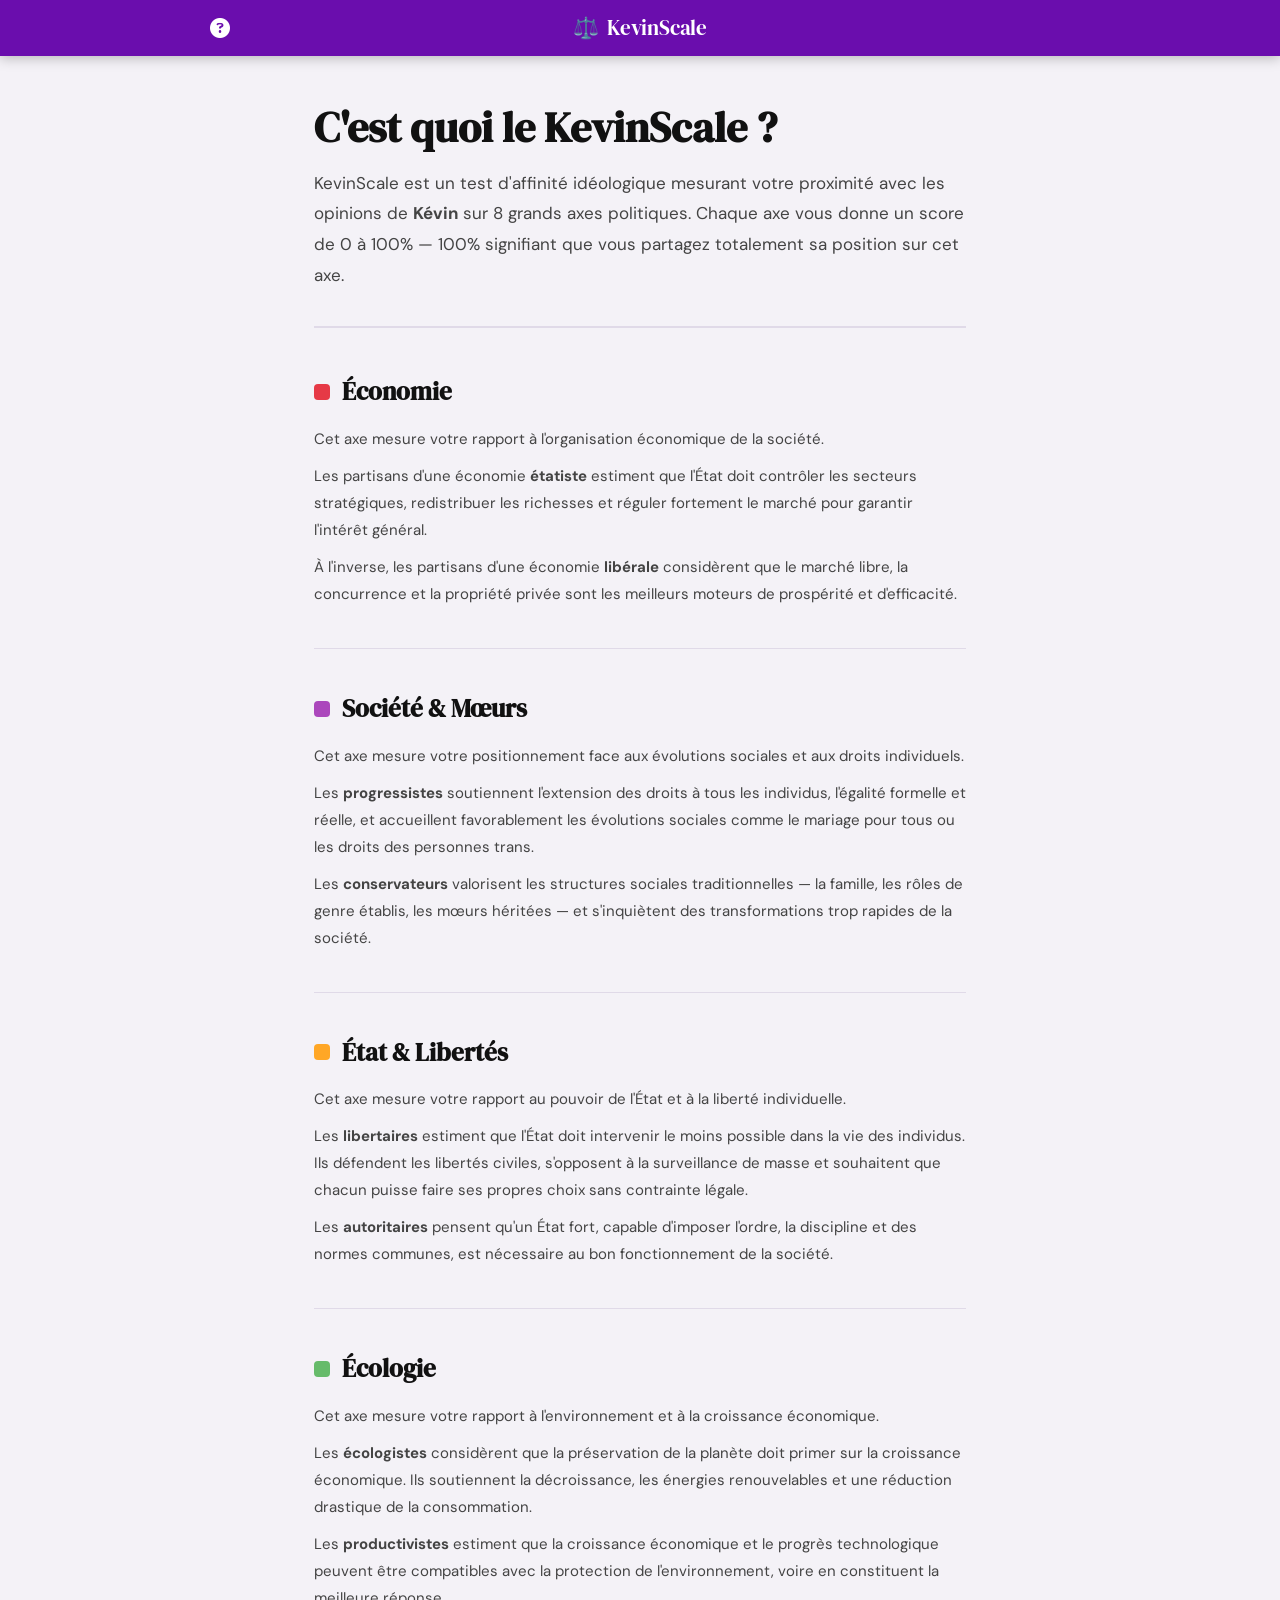
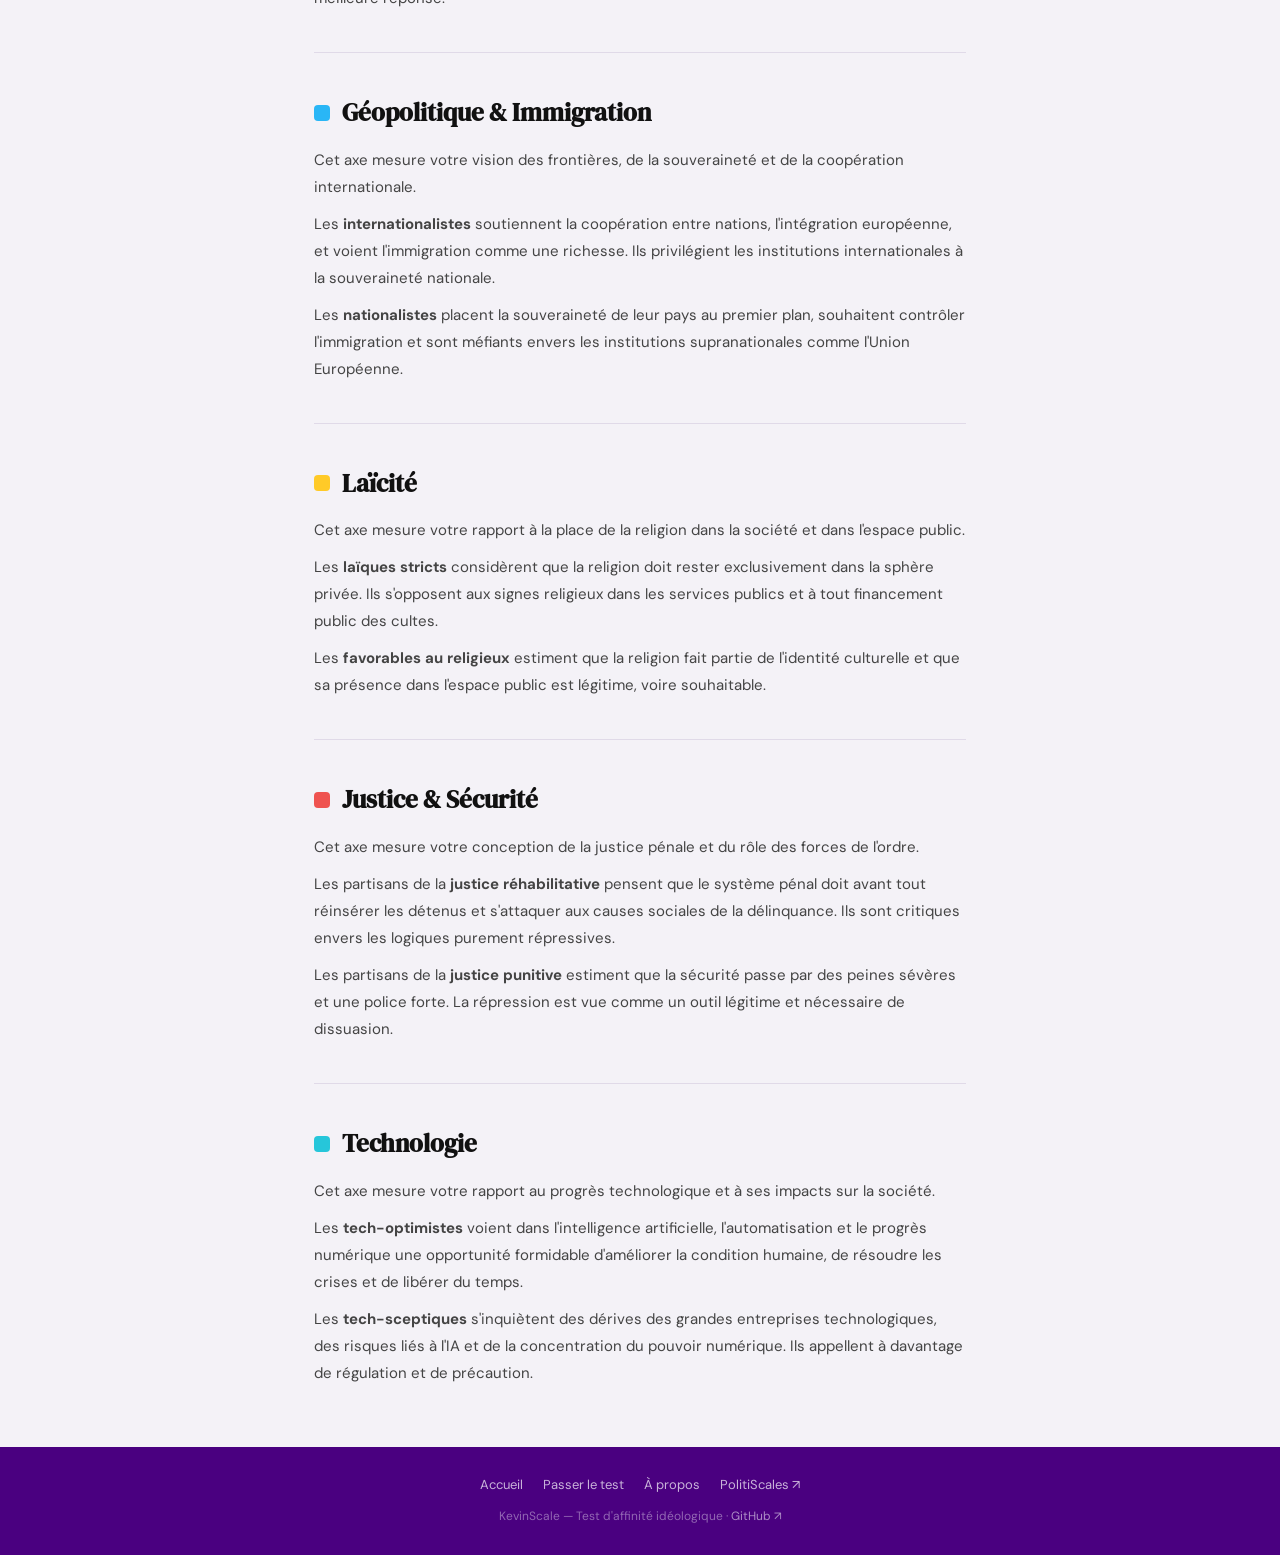
==== commit 30612b7e: "Update about.html" ====
--- a/about.html
+++ b/about.html
@@ -99,10 +99,6 @@
     <p>Les <strong>tech-sceptiques</strong> s'inquiètent des dérives des grandes entreprises technologiques, des risques liés à l'IA et de la concentration du pouvoir numérique. Ils appellent à davantage de régulation et de précaution.</p>
   </div>
 
-  <div style="text-align:center; margin-top: 52px;">
-    <a href="quiz.html" class="btn-start">⚡ Passer le test maintenant</a>
-  </div>
-
 </div>
 </main>
 
--- a/css/style.css
+++ b/css/style.css
@@ -1,537 +1,591 @@
 /* ============================================================
    KevinScale — CSS global
-   Fidèle à PolitiScales : header violet centré, fond clair,
-   boutons colorés empilés, barres spectrales sur résultats.
+   Architecture propre : une seule définition par règle.
    ============================================================ */
 
+@import url('https://fonts.googleapis.com/css2?family=DM+Serif+Display&family=DM+Sans:wght@400;500;600;700&display=swap');
+
 *, *::before, *::after { box-sizing: border-box; margin: 0; padding: 0; }
 
+/* ── TOKENS ──────────────────────────────────────────────── */
 :root {
   --purple:      #6a0dad;
   --purple-dark: #4a0080;
-  --bg:          #f0f0f0;
-  --surface:     #ffffff;
-  --border:      #cccccc;
-  --text:        #111111;
-  --text-2:      #444444;
-  --text-3:      #888888;
-
-  --agree-2:     #2e7d32;
-  --agree-1:     #66bb6a;
-  --neutral:     #9e9e9e;
-  --disagree-1:  #ef5350;
-  --disagree-2:  #b71c1c;
-
-  --kevin:       #1a3a5c;
-
+  --purple-light:#8b2fcc;
+  --purple-glow: rgba(106,13,173,.15);
+
+  --bg:       #f4f2f7;
+  --surface:  #ffffff;
+  --border:   #e0dae8;
+  --border-2: #ccc;
+
+  --text:   #111111;
+  --text-2: #444444;
+  --text-3: #888888;
+
+  --agree-2:    #1b5e20;
+  --agree-1:    #43a047;
+  --neutral:    #9e9e9e;
+  --disagree-1: #e53935;
+  --disagree-2: #b71c1c;
+
+  --fs-xs:   0.75rem;
   --fs-sm:   0.8125rem;
   --fs-base: 0.9375rem;
   --fs-md:   1.0625rem;
-  --fs-lg:   1.3rem;
-  --fs-xl:   1.65rem;
-  --fs-2xl:  2.2rem;
-  --fs-3xl:  2.8rem;
-
-  --radius: 4px;
+  --fs-lg:   1.25rem;
+  --fs-xl:   1.55rem;
+  --fs-2xl:  2rem;
+  --fs-3xl:  2.6rem;
+
+  --radius:     6px;
+  --radius-lg:  12px;
   --transition: 150ms ease;
-}
-
+
+  --header-h: 56px;
+  --shadow-sm: 0 1px 3px rgba(0,0,0,.1);
+  --shadow-md: 0 4px 16px rgba(0,0,0,.12);
+  --shadow-lg: 0 8px 32px rgba(0,0,0,.15);
+}
+
+/* ── BASE ────────────────────────────────────────────────── */
 html { scroll-behavior: smooth; }
 
 body {
   background: var(--bg);
   color: var(--text);
-  font-family: 'Source Sans Pro', 'Segoe UI', Arial, sans-serif;
+  font-family: 'DM Sans', 'Segoe UI', Arial, sans-serif;
   font-size: var(--fs-base);
   line-height: 1.6;
   min-height: 100vh;
+  display: flex;
+  flex-direction: column;
   -webkit-font-smoothing: antialiased;
 }
 
+a { color: inherit; text-decoration: none; }
+
 /* ── HEADER ──────────────────────────────────────────────── */
-header {
+#ks-header {
   background: var(--purple);
-  padding: 10px 0;
-  box-shadow: 0 2px 6px rgba(0,0,0,.3);
-}
-
-#header {
-  display: flex;
-  align-items: center;
-  max-width: 860px;
+  height: var(--header-h);
+  position: sticky;
+  top: 0;
+  z-index: 100;
+  box-shadow: 0 2px 12px rgba(0,0,0,.25);
+}
+
+.ks-header-inner {
+  max-width: 900px;
   margin: 0 auto;
   padding: 0 20px;
+  height: 100%;
+  display: flex;
+  align-items: center;
   position: relative;
-  height: 44px;
-}
-
-.headerLeft {
+}
+
+.ks-header-left {
   position: absolute;
   left: 20px;
   display: flex;
-  gap: 14px;
-  align-items: center;
-}
-
-.headerLeft a {
+  align-items: center;
+  gap: 12px;
+}
+
+.ks-header-left a {
   color: rgba(255,255,255,.75);
-  font-size: 1.2rem;
+  font-size: 1.25rem;
   text-decoration: none;
   transition: color var(--transition);
   display: flex;
   align-items: center;
 }
 
-.headerLeft a:hover { color: #fff; }
-
-.headerMiddle {
+.ks-header-left a:hover,
+.ks-header-left a.nav-active { color: #fff; }
+
+.ks-header-middle {
   flex: 1;
-  text-align: center;
-}
-
-.headerMiddle h1 {
-  font-size: 1.5rem;
-  font-weight: 700;
-  color: #fff;
-  letter-spacing: -.3px;
-}
-
-.headerMiddle h1 a {
-  color: inherit;
-  text-decoration: none;
-}
-
-.headerRight {
+  display: flex;
+  justify-content: center;
+}
+
+.ks-header-right {
   position: absolute;
   right: 20px;
-  display: flex;
-  gap: 14px;
-  align-items: center;
-}
-
-.headerRight a {
-  color: rgba(255,255,255,.75);
-  font-size: 1.1rem;
+}
+
+/* Logo */
+.ks-logo {
+  display: flex;
+  align-items: center;
+  gap: 8px;
+  text-decoration: none;
+  color: #fff;
+}
+
+.ks-logo-icon { font-size: 1.3rem; line-height: 1; }
+
+.ks-logo-text {
+  font-family: 'DM Serif Display', Georgia, serif;
+  font-size: 1.3rem;
+  letter-spacing: -.2px;
+  color: #fff;
+}
+
+/* ── FOOTER ──────────────────────────────────────────────── */
+#ks-footer {
+  background: var(--purple-dark);
+  margin-top: auto;
+  padding: 28px 24px;
+}
+
+.ks-footer-inner {
+  max-width: 900px;
+  margin: 0 auto;
+  display: flex;
+  flex-direction: column;
+  align-items: center;
+  gap: 12px;
+}
+
+.ks-footer-links {
+  display: flex;
+  flex-wrap: wrap;
+  gap: 6px 20px;
+  justify-content: center;
+}
+
+.ks-footer-links a {
+  color: rgba(255,255,255,.7);
+  font-size: var(--fs-sm);
   text-decoration: none;
   transition: color var(--transition);
 }
 
-.headerRight a:hover { color: #fff; }
+.ks-footer-links a:hover { color: #fff; }
+
+.ks-footer-copy {
+  font-size: var(--fs-xs);
+  color: rgba(255,255,255,.4);
+  text-align: center;
+}
+
+.ks-footer-copy a {
+  color: rgba(255,255,255,.55);
+  text-decoration: none;
+}
+
+.ks-footer-copy a:hover { color: #fff; }
 
 /* ── LAYOUT ──────────────────────────────────────────────── */
-.container {
-  max-width: 860px;
-  margin: 0 auto;
-  padding: 0 20px;
-}
-
-/* ── FOOTER ──────────────────────────────────────────────── */
-footer {
-  background: var(--purple);
-  color: rgba(255,255,255,.7);
-  text-align: center;
-  padding: 16px 20px;
-  font-size: var(--fs-sm);
-  margin-top: 60px;
-}
-
-footer a { color: rgba(255,255,255,.85); }
-footer a:hover { color: #fff; }
-
-/* ── PAGE ACCUEIL ────────────────────────────────────────── */
-.intro-wrap {
-  max-width: 600px;
-  margin: 0 auto;
-  padding: 48px 20px 40px;
-  text-align: center;
-}
-
-.intro-badge {
-  display: inline-block;
-  position: relative;
-  margin-bottom: 28px;
-}
-
-.intro-badge img {
-  width: 180px;
-  height: 180px;
-  border-radius: 50%;
-  object-fit: cover;
-}
-
-/* Barres colorées preview (comme PolitiScales) */
-.preview-bars {
-  display: flex;
-  flex-direction: column;
-  gap: 8px;
-  margin-bottom: 28px;
-}
-
-.preview-bar-row {
-  display: flex;
-  align-items: center;
-  gap: 6px;
-  height: 28px;
-}
-
-.pbar {
-  height: 28px;
-  border-radius: 3px;
-  display: flex;
-  align-items: center;
-  padding: 0 10px;
-  font-size: 0.8rem;
+.page-content {
+  flex: 1;
+}
+
+/* ── BOUTONS GLOBAUX ─────────────────────────────────────── */
+.btn {
+  display: inline-flex;
+  align-items: center;
+  justify-content: center;
+  gap: 7px;
+  padding: 11px 26px;
+  font-size: var(--fs-base);
   font-weight: 600;
-  color: #fff;
-  min-width: 60px;
-}
-
-.intro-desc h2 {
-  font-size: var(--fs-xl);
-  font-weight: 700;
-  margin-bottom: 16px;
-  color: var(--text);
-}
-
-.intro-desc p {
-  color: var(--text-2);
-  line-height: 1.7;
-  margin-bottom: 12px;
-  text-align: left;
-  font-size: var(--fs-md);
-}
-
-.intro-desc p .info-icon {
-  color: var(--purple);
-  margin-right: 6px;
-}
-
-.btn-start {
-  display: inline-block;
-  margin-top: 28px;
-  background: var(--purple);
-  color: #fff;
-  border: none;
-  padding: 13px 36px;
-  font-size: var(--fs-md);
-  font-weight: 600;
+  font-family: inherit;
+  border: 2px solid transparent;
   border-radius: var(--radius);
   cursor: pointer;
   text-decoration: none;
-  transition: background var(--transition), transform var(--transition);
-  letter-spacing: .3px;
-}
-
-.btn-start:hover { background: var(--purple-dark); transform: translateY(-1px); }
+  transition: background var(--transition), color var(--transition), border-color var(--transition), transform var(--transition), box-shadow var(--transition);
+  letter-spacing: .2px;
+  white-space: nowrap;
+}
+
+.btn-primary {
+  background: var(--purple);
+  color: #fff;
+  border-color: var(--purple);
+}
+
+.btn-primary:hover {
+  background: var(--purple-dark);
+  border-color: var(--purple-dark);
+  transform: translateY(-1px);
+  box-shadow: var(--shadow-md);
+}
+
+.btn-outline {
+  background: transparent;
+  color: var(--purple);
+  border-color: var(--purple);
+}
+
+.btn-outline:hover {
+  background: var(--purple);
+  color: #fff;
+  transform: translateY(-1px);
+}
+
+.btn-ghost {
+  background: transparent;
+  color: var(--text-3);
+  border-color: var(--border);
+}
+
+.btn-ghost:hover {
+  border-color: var(--purple);
+  color: var(--purple);
+}
+
+/* ── PAGE ACCUEIL ────────────────────────────────────────── */
+.intro-wrap {
+  max-width: 620px;
+  margin: 0 auto;
+  padding: 52px 24px 48px;
+  text-align: center;
+}
+
+/* Preview bars */
+.preview-bars {
+  display: flex;
+  flex-direction: column;
+  gap: 7px;
+  margin-bottom: 36px;
+  background: var(--surface);
+  border: 1px solid var(--border);
+  border-radius: var(--radius-lg);
+  padding: 20px;
+  box-shadow: var(--shadow-sm);
+}
+
+.preview-bar-row {
+  display: flex;
+  align-items: center;
+  gap: 6px;
+  height: 26px;
+}
+
+.pbar {
+  height: 26px;
+  border-radius: 4px;
+  display: flex;
+  align-items: center;
+  padding: 0 10px;
+  font-size: 0.75rem;
+  font-weight: 700;
+  color: #fff;
+  min-width: 48px;
+  transition: width .3s ease;
+}
+
+/* Intro text */
+.intro-eyebrow {
+  font-size: var(--fs-sm);
+  font-weight: 600;
+  letter-spacing: 1.5px;
+  text-transform: uppercase;
+  color: var(--purple);
+  margin-bottom: 10px;
+}
+
+.intro-title {
+  font-family: 'DM Serif Display', Georgia, serif;
+  font-size: var(--fs-3xl);
+  color: var(--text);
+  margin-bottom: 16px;
+  line-height: 1.15;
+}
+
+.intro-body {
+  color: var(--text-2);
+  font-size: var(--fs-md);
+  line-height: 1.75;
+  margin-bottom: 8px;
+  text-align: left;
+}
+
+/* Boutons de démarrage */
+.intro-buttons {
+  display: flex;
+  gap: 12px;
+  justify-content: center;
+  flex-wrap: wrap;
+  margin-top: 32px;
+}
+
+.btn-start {
+  display: inline-flex;
+  flex-direction: column;
+  align-items: center;
+  background: var(--purple);
+  color: #fff;
+  border: 2px solid var(--purple);
+  padding: 14px 28px;
+  font-size: var(--fs-md);
+  font-weight: 600;
+  font-family: inherit;
+  border-radius: var(--radius);
+  cursor: pointer;
+  text-decoration: none;
+  transition: background var(--transition), transform var(--transition), box-shadow var(--transition);
+  letter-spacing: .2px;
+  line-height: 1.3;
+}
+
+.btn-start:hover {
+  background: var(--purple-dark);
+  border-color: var(--purple-dark);
+  transform: translateY(-2px);
+  box-shadow: var(--shadow-md);
+}
+
+.btn-start-outline {
+  background: transparent;
+  color: var(--purple);
+}
+
+.btn-start-outline:hover {
+  background: var(--purple);
+  color: #fff;
+}
+
+.mode-hint {
+  font-size: 0.7rem;
+  font-weight: 400;
+  opacity: .75;
+  letter-spacing: .5px;
+  margin-top: 2px;
+}
+
+.btn-resume {
+  display: inline-block;
+  background: transparent;
+  color: var(--text-3);
+  border: 1.5px solid var(--border-2);
+  padding: 9px 22px;
+  font-size: var(--fs-sm);
+  font-weight: 600;
+  font-family: inherit;
+  border-radius: var(--radius);
+  cursor: pointer;
+  text-decoration: none;
+  transition: all var(--transition);
+  letter-spacing: .2px;
+}
+
+.btn-resume:hover {
+  border-color: var(--purple);
+  color: var(--purple);
+}
 
 /* ── PAGE QUIZ ───────────────────────────────────────────── */
 .quiz-wrap {
-  max-width: 700px;
+  max-width: 680px;
   margin: 0 auto;
-  padding: 40px 20px 60px;
-}
-
-.q-progress {
-  margin-bottom: 10px;
-  font-size: var(--fs-sm);
+  padding: 40px 24px 60px;
+}
+
+/* Barre de progression */
+.progress-bar-wrap {
+  margin-bottom: 28px;
+}
+
+.progress-meta {
+  display: flex;
+  justify-content: space-between;
+  align-items: center;
+  margin-bottom: 7px;
+}
+
+.progress-label {
+  font-size: var(--fs-xs);
+  font-weight: 600;
   color: var(--text-3);
-  text-align: right;
-}
-
+  letter-spacing: .8px;
+  text-transform: uppercase;
+}
+
+.progress-pct {
+  font-size: var(--fs-xs);
+  font-weight: 700;
+  color: var(--purple);
+}
+
+.progress-bar-track {
+  height: 4px;
+  background: var(--border);
+  border-radius: 2px;
+  overflow: hidden;
+}
+
+.progress-bar-fill {
+  height: 100%;
+  background: var(--purple);
+  border-radius: 2px;
+  transition: width .5s cubic-bezier(.16,1,.3,1);
+  width: 0%;
+}
+
+/* Question */
 .q-text-wrap {
-  height: 140px;
-  display: flex;
-  align-items: center;
-  margin-bottom: 28px;
+  min-height: 96px;
+  display: flex;
+  align-items: center;
+  margin-bottom: 24px;
+  padding: 20px 0 4px;
 }
 
 .q-text {
-  font-size: var(--fs-xl);
-  font-weight: 600;
+  font-family: 'DM Serif Display', Georgia, serif;
+  font-size: clamp(1.1rem, 2.5vw, 1.55rem);
   line-height: 1.4;
   color: var(--text);
 }
 
+/* Boutons réponses */
 .answer-list {
   display: flex;
   flex-direction: column;
-  gap: 10px;
-  margin-bottom: 28px;
+  gap: 9px;
+  margin-bottom: 24px;
 }
 
 .ans-btn {
   display: block;
   width: 100%;
-  padding: 15px 20px;
-  font-size: 1rem;
+  padding: 13px 18px;
+  font-size: var(--fs-base);
   font-weight: 500;
+  font-family: inherit;
   color: #fff;
   border: none;
   border-radius: var(--radius);
   cursor: pointer;
-  text-align: center;
-  transition: filter .15s, transform .1s, box-shadow .15s;
-  font-family: inherit;
-}
-
-.ans-btn:hover  { filter: brightness(1.08); transform: translateY(-1px); box-shadow: 0 4px 14px rgba(0,0,0,.2); }
-.ans-btn:active { transform: translateY(0); }
+  text-align: left;
+  transition: filter .12s, transform .1s, box-shadow .12s;
+  position: relative;
+}
+
+.ans-btn::before {
+  content: '';
+  position: absolute;
+  inset: 0;
+  background: rgba(255,255,255,0);
+  border-radius: var(--radius);
+  transition: background .12s;
+}
+
+.ans-btn:hover { filter: brightness(1.1); transform: translateX(3px); }
+.ans-btn:active { transform: translateX(0); filter: brightness(.95); }
 
 .ans-btn.agree-2    { background: var(--agree-2); }
 .ans-btn.agree-1    { background: var(--agree-1); }
 .ans-btn.neutral    { background: var(--neutral); }
 .ans-btn.disagree-1 { background: var(--disagree-1); }
 .ans-btn.disagree-2 { background: var(--disagree-2); }
-.ans-btn.back-btn   { background: var(--purple); }
+.ans-btn.back-btn   {
+  background: transparent;
+  color: var(--text-3);
+  border: 1.5px solid var(--border-2);
+  font-size: var(--fs-sm);
+  text-align: center;
+  margin-top: 4px;
+}
+.ans-btn.back-btn:hover {
+  border-color: var(--purple);
+  color: var(--purple);
+  filter: none;
+  transform: none;
+}
 
 .ans-btn.selected {
-  outline: 3px solid #fff;
-  box-shadow: 0 0 0 5px rgba(0,0,0,.2);
-  filter: brightness(1.1);
-  transform: translateY(-1px);
-}
-
+  outline: 3px solid rgba(255,255,255,.8);
+  outline-offset: 2px;
+  box-shadow: 0 0 0 6px rgba(0,0,0,.15);
+  filter: brightness(1.08);
+  transform: translateX(3px);
+}
+
+/* Navigation quiz */
 .quiz-nav {
   display: flex;
   align-items: center;
   padding-top: 16px;
   border-top: 1px solid var(--border);
-  margin-top: 8px;
-}
-
-.btn-prev, .btn-next {
-  padding: 9px 22px;
+}
+
+.btn-prev {
+  padding: 8px 20px;
   font-size: var(--fs-sm);
   font-weight: 600;
+  font-family: inherit;
   border: none;
   border-radius: var(--radius);
   cursor: pointer;
-  font-family: inherit;
-  transition: background var(--transition), opacity var(--transition);
-  letter-spacing: .3px;
-}
-
-.btn-prev {
   background: var(--border);
   color: var(--text-2);
-}
-
-.btn-prev:hover { background: #bbb; color: var(--text); }
-
-.btn-next {
-  background: var(--purple);
-  color: #fff;
-}
-
-.btn-next:hover { background: var(--purple-dark); }
-.btn-next:disabled, .btn-prev:disabled { opacity: .4; cursor: not-allowed; }
-
-.progress-bar-wrap {
-  margin-bottom: 24px;
-}
-
-.progress-bar-track {
-  height: 5px;
-  background: var(--border);
-  border-radius: 3px;
-  overflow: hidden;
-}
-
-.progress-bar-fill {
-  height: 100%;
-  background: var(--purple);
-  border-radius: 3px;
-  transition: width .5s cubic-bezier(.16,1,.3,1);
-  width: 0%;
-}
+  transition: background var(--transition), color var(--transition);
+  letter-spacing: .2px;
+}
+
+.btn-prev:hover { background: #ccc; color: var(--text); }
+.btn-prev:disabled { opacity: .35; cursor: not-allowed; }
 
 /* ── PAGE RÉSULTATS ──────────────────────────────────────── */
 .results-wrap {
-  max-width: 780px;
+  max-width: 760px;
   margin: 0 auto;
-  padding: 40px 20px 60px;
+  padding: 44px 24px 60px;
 }
 
 .results-intro {
-  margin-bottom: 36px;
+  margin-bottom: 32px;
   font-size: var(--fs-md);
   color: var(--text-2);
   line-height: 1.7;
-}
-
-.results-intro a { color: var(--purple); }
-
-/* Carte image résultats — comme politiscales */
-.results-card {
-  background: var(--surface);
-  border: 1px solid var(--border);
-  border-radius: var(--radius);
-  padding: 24px;
-  margin-bottom: 32px;
-  box-shadow: 0 1px 4px rgba(0,0,0,.08);
-}
-
-.results-card-header {
   text-align: center;
-  margin-bottom: 20px;
-}
-
-.results-site-name {
+}
+
+/* Score global */
+.global-score-block {
+  text-align: center;
+  margin-bottom: 28px;
+}
+
+.global-score-num {
+  font-family: 'DM Serif Display', Georgia, serif;
+  font-size: 5rem;
+  line-height: 1;
+  color: var(--purple);
+  font-weight: 400;
+}
+
+.global-score-unit {
+  font-size: 2.4rem;
+  vertical-align: super;
+  line-height: 0;
+}
+
+.global-score-lbl {
+  display: block;
   font-size: var(--fs-sm);
   color: var(--text-3);
-  letter-spacing: 1px;
+  letter-spacing: .8px;
   text-transform: uppercase;
-  font-weight: 600;
-}
-
-.results-label-row {
-  display: flex;
-  justify-content: center;
-  gap: 8px;
-  margin: 12px 0;
-  flex-wrap: wrap;
-}
-
-.results-label-tag {
-  display: inline-block;
-  padding: 4px 14px;
-  border-radius: 20px;
-  font-size: var(--fs-sm);
-  font-weight: 600;
-  color: #fff;
-}
-
-/* Axe résultat */
-.axis-row {
-  display: flex;
-  align-items: center;
-  gap: 10px;
-  margin-bottom: 18px;
-}
-
-.axis-row-label-left,
-.axis-row-label-right {
-  font-size: var(--fs-sm);
-  color: var(--text-3);
-  width: 110px;
-  line-height: 1.2;
-}
-
-.axis-row-label-left  { text-align: right; }
-.axis-row-label-right { text-align: left; }
-
-.axis-bar-wrap {
-  flex: 1;
-  position: relative;
-}
-
-.axis-bar-track {
-  height: 22px;
-  border-radius: 3px;
-  overflow: hidden;
-  display: flex;
-}
-
-.axis-bar-left {
-  height: 100%;
-  transition: width 1s cubic-bezier(.16,1,.3,1);
-  display: flex;
-  align-items: center;
-  justify-content: flex-end;
-  padding-right: 6px;
-  font-size: 0.75rem;
-  font-weight: 700;
-  color: #fff;
-  min-width: 0;
-  border-radius: 3px 0 0 3px;
-}
-
-.axis-bar-right {
-  height: 100%;
-  transition: width 1s cubic-bezier(.16,1,.3,1);
-  display: flex;
-  align-items: center;
-  padding-left: 6px;
-  font-size: 0.75rem;
-  font-weight: 700;
-  color: #fff;
-  min-width: 0;
-  border-radius: 0 3px 3px 0;
-}
-
-/* Kevin marker sur la barre */
-.axis-kevin-marker {
-  position: absolute;
-  top: 0;
-  width: 2px;
-  height: 22px;
-  background: #fff;
-  border-radius: 1px;
-  transform: translateX(-50%);
-  z-index: 2;
-  opacity: .8;
-}
-
-.axis-kevin-label {
-  position: absolute;
-  top: -16px;
-  font-size: 9px;
-  font-weight: 700;
-  color: var(--kevin);
-  transform: translateX(-50%);
-}
-
-/* Actions résultats */
-.results-actions {
-  display: flex;
-  gap: 12px;
-  flex-wrap: wrap;
-  margin-top: 28px;
-}
-
-.btn-action {
-  padding: 9px 20px;
-  font-size: var(--fs-sm);
-  font-weight: 600;
-  border: 1.5px solid var(--purple);
-  border-radius: var(--radius);
-  background: transparent;
-  color: var(--purple);
-  cursor: pointer;
-  font-family: inherit;
-  transition: all var(--transition);
-  text-decoration: none;
-  display: inline-flex;
-  align-items: center;
-  gap: 6px;
-}
-
-.btn-action:hover { background: var(--purple); color: #fff; }
-
-/* Score global */
-.global-score-line {
+  margin-top: 6px;
+}
+
+/* Verdict */
+.verdict-block {
   text-align: center;
-  margin-bottom: 28px;
-}
-
-.global-score-num {
-  font-size: var(--fs-3xl);
-  font-weight: 700;
-  color: var(--purple);
-  line-height: 1;
-}
-
-.global-score-lbl {
-  font-size: var(--fs-sm);
-  color: var(--text-3);
-  display: block;
-  margin-top: 4px;
-  letter-spacing: .5px;
+  margin-bottom: 36px;
 }
 
 .verdict-title {
-  font-size: var(--fs-xl);
-  font-weight: 700;
+  font-family: 'DM Serif Display', Georgia, serif;
+  font-size: var(--fs-2xl);
   color: var(--text);
   margin-bottom: 8px;
 }
@@ -540,164 +594,155 @@
   font-size: var(--fs-md);
   color: var(--text-2);
   line-height: 1.7;
+}
+
+/* Carte résultats */
+.results-card {
+  background: var(--surface);
+  border: 1px solid var(--border);
+  border-radius: var(--radius-lg);
+  padding: 28px;
   margin-bottom: 28px;
-}
-
-/* ── RESPONSIVE ──────────────────────────────────────────── */
-@media (max-width: 640px) {
-  .axis-row-label-left,
-  .axis-row-label-right { width: 70px; font-size: 0.72rem; }
-
-  .q-text { font-size: var(--fs-lg); }
-
-  .results-actions { flex-direction: column; }
-  .btn-action { justify-content: center; }
-
-  .headerLeft, .headerRight { display: none; }
-
-  .global-score-num { font-size: 2.2rem; }
-}
-
-@media (max-width: 400px) {
-  .container { padding: 0 12px; }
-  .axis-row { flex-direction: column; gap: 4px; }
-  .axis-row-label-left,
-  .axis-row-label-right { width: 100%; text-align: left; }
-}
-
-/* ── BOUTONS ACCUEIL ─────────────────────────────────────── */
-.intro-buttons {
-  display: flex;
-  gap: 12px;
+  box-shadow: var(--shadow-sm);
+}
+
+.results-card-header {
+  text-align: center;
+  margin-bottom: 24px;
+  padding-bottom: 20px;
+  border-bottom: 1px solid var(--border);
+}
+
+.results-site-name {
+  font-size: var(--fs-xs);
+  color: var(--text-3);
+  letter-spacing: 1.5px;
+  text-transform: uppercase;
+  font-weight: 700;
+  margin-bottom: 14px;
+}
+
+.flag-label {
+  text-align: center;
+  font-style: italic;
+  font-size: var(--fs-sm);
+  color: var(--text-3);
+  margin-top: 8px;
+}
+
+/* Axe résultat */
+.ps-axis-row {
+  margin-bottom: 18px;
+  opacity: 0;
+  transform: translateY(8px);
+  transition: opacity .4s ease, transform .4s ease;
+}
+
+.ps-axis-row.visible {
+  opacity: 1;
+  transform: translateY(0);
+}
+
+.ps-axis-meta {
+  display: flex;
+  justify-content: space-between;
+  align-items: center;
+  margin-bottom: 5px;
+}
+
+.ps-axis-title {
+  font-size: var(--fs-xs);
+  font-weight: 700;
+  color: var(--text-3);
+  letter-spacing: 1px;
+  text-transform: uppercase;
+}
+
+.ps-axis-pct {
+  font-size: var(--fs-sm);
+  font-weight: 700;
+  color: var(--text);
+  min-width: 38px;
+  text-align: right;
+}
+
+.ps-bar-simple-track {
+  height: 26px;
+  background: #e8e4f0;
+  border-radius: 4px;
+  overflow: hidden;
+}
+
+.ps-bar-simple-fill {
+  height: 100%;
+  border-radius: 4px;
+  display: flex;
+  align-items: center;
+  justify-content: flex-end;
+  padding-right: 8px;
+  font-size: var(--fs-xs);
+  font-weight: 700;
+  color: #fff;
+  transition: width 1.1s cubic-bezier(.16,1,.3,1);
+  min-width: 0;
+  width: 0%;
+}
+
+/* Actions résultats */
+.results-actions {
+  display: flex;
+  flex-wrap: wrap;
+  gap: 10px;
   justify-content: center;
-  flex-wrap: wrap;
-  margin-top: 28px;
-}
-
-.btn-start {
-  display: inline-block;
-  margin-top: 0;
-  background: var(--purple);
-  color: #fff;
-  border: 2px solid var(--purple);
-  padding: 13px 28px;
-  font-size: var(--fs-md);
+  margin-top: 8px;
+}
+
+.btn-action {
+  display: inline-flex;
+  align-items: center;
+  gap: 6px;
+  padding: 10px 22px;
+  font-size: var(--fs-sm);
   font-weight: 600;
+  font-family: inherit;
+  background: var(--surface);
+  color: var(--text-2);
+  border: 1.5px solid var(--border-2);
   border-radius: var(--radius);
   cursor: pointer;
-  text-decoration: none;
-  transition: background var(--transition), transform var(--transition);
-  letter-spacing: .3px;
-}
-
-.btn-start:hover { background: var(--purple-dark); border-color: var(--purple-dark); transform: translateY(-1px); }
-
-.btn-resume {
-  display: inline-block;
-  background: transparent;
+  transition: all var(--transition);
+  letter-spacing: .2px;
+  white-space: nowrap;
+}
+
+.btn-action:hover {
+  border-color: var(--purple);
   color: var(--purple);
-  border: 2px solid var(--purple);
-  padding: 13px 28px;
-  font-size: var(--fs-md);
-  font-weight: 600;
-  border-radius: var(--radius);
-  cursor: pointer;
-  text-decoration: none;
-  transition: background var(--transition), color var(--transition), transform var(--transition);
-  letter-spacing: .3px;
-}
-
-.btn-resume:hover { background: var(--purple); color: #fff; transform: translateY(-1px); }
-
-/* ── ZONE QUESTION : hauteur réduite ─────────────────────── */
-.q-text-wrap {
-  height: 100px;
-  display: flex;
-  align-items: center;
-  margin-bottom: 20px;
-}
-
-.q-text {
-  font-size: var(--fs-xl);
-  font-weight: 600;
-  line-height: 1.35;
-  color: var(--text);
-}
-
-/* ── BARRES RÉSULTATS — simple 0→100% ────────────────────── */
-.ps-axis-row {
-  margin-bottom: 20px;
-}
-
-.ps-axis-meta {
-  display: flex;
-  justify-content: space-between;
-  align-items: center;
-  margin-bottom: 5px;
-}
-
-.ps-axis-title {
-  font-size: 0.72rem;
-  font-weight: 700;
-  color: #777;
-  letter-spacing: 1px;
-  flex: 1;
-  text-align: center;
-}
-
-.ps-axis-pct {
-  font-size: 0.85rem;
-  font-weight: 700;
-  color: var(--text);
-  min-width: 40px;
-  text-align: right;
-}
-
-.ps-bar-simple-track {
-  height: 28px;
-  background: #ddd;
-  border-radius: 3px;
-  overflow: hidden;
-}
-
-.ps-bar-simple-fill {
-  height: 100%;
-  border-radius: 3px;
-  display: flex;
-  align-items: center;
-  justify-content: flex-end;
-  padding-right: 8px;
-  font-size: 0.78rem;
-  font-weight: 700;
-  color: #fff;
-  transition: width 1s cubic-bezier(.16,1,.3,1);
-  min-width: 0;
-}
-
-/* ── ? VISIBLE SUR MOBILE ────────────────────────────────── */
-@media (max-width: 640px) {
-  .headerLeft { display: flex !important; }
+  background: var(--purple-glow);
 }
 
 /* ── PAGE ABOUT ──────────────────────────────────────────── */
 .about-wrap {
   max-width: 700px;
   margin: 0 auto;
-  padding: 40px 20px 60px;
+  padding: 48px 24px 60px;
 }
 
 .about-main-title {
-  font-size: var(--fs-2xl);
-  font-weight: 700;
+  font-family: 'DM Serif Display', Georgia, serif;
+  font-size: var(--fs-3xl);
   color: var(--text);
   margin-bottom: 16px;
+  line-height: 1.15;
 }
 
 .about-intro {
   font-size: var(--fs-md);
   color: var(--text-2);
-  line-height: 1.75;
-  margin-bottom: 40px;
+  line-height: 1.8;
+  margin-bottom: 44px;
+  padding-bottom: 36px;
+  border-bottom: 2px solid var(--border);
 }
 
 .about-axis {
@@ -706,225 +751,58 @@
   border-bottom: 1px solid var(--border);
 }
 
-.about-axis:last-of-type { border-bottom: none; }
+.about-axis:last-of-type {
+  border-bottom: none;
+  margin-bottom: 0;
+  padding-bottom: 0;
+}
 
 .about-axis-header {
   display: flex;
   align-items: center;
-  gap: 14px;
+  gap: 12px;
   margin-bottom: 14px;
 }
 
 .about-axis-color {
   display: inline-block;
-  width: 18px;
-  height: 18px;
-  border-radius: 3px;
+  width: 16px;
+  height: 16px;
+  border-radius: 4px;
   flex-shrink: 0;
 }
 
 .about-axis-header h3 {
+  font-family: 'DM Serif Display', Georgia, serif;
   font-size: var(--fs-xl);
-  font-weight: 700;
   color: var(--text);
 }
 
 .about-axis p {
-  font-size: var(--fs-md);
+  font-size: var(--fs-base);
   color: var(--text-2);
-  line-height: 1.75;
+  line-height: 1.8;
   margin-bottom: 10px;
 }
 
 .about-axis p:last-child { margin-bottom: 0; }
 
-.header-active { color: #fff !important; }
-
-/* ── MODE BUTTONS ────────────────────────────────────────── */
-.intro-buttons {
-  display: flex;
-  gap: 12px;
-  justify-content: center;
-  flex-wrap: wrap;
-  margin-top: 28px;
-}
-
-.btn-start {
-  display: inline-flex;
-  flex-direction: column;
-  align-items: center;
-  background: var(--purple);
-  color: #fff;
-  border: 2px solid var(--purple);
-  padding: 13px 24px;
-  font-size: var(--fs-md);
-  font-weight: 600;
-  border-radius: var(--radius);
-  cursor: pointer;
-  text-decoration: none;
-  transition: background var(--transition), transform var(--transition);
-  letter-spacing: .3px;
-  line-height: 1.3;
-}
-
-.btn-start:hover { background: var(--purple-dark); border-color: var(--purple-dark); transform: translateY(-1px); }
-
-.btn-start-long {
-  background: transparent;
-  color: var(--purple);
-}
-
-.btn-start-long:hover { background: var(--purple); color: #fff; }
-
-.mode-hint {
-  font-size: 0.72rem;
-  font-weight: 400;
-  opacity: .8;
-  letter-spacing: .5px;
-}
-
-.btn-resume {
-  display: inline-block;
-  background: transparent;
-  color: var(--text-3);
-  border: 1.5px solid var(--border);
-  padding: 9px 22px;
-  font-size: var(--fs-sm);
-  font-weight: 600;
-  border-radius: var(--radius);
-  cursor: pointer;
-  text-decoration: none;
-  transition: all var(--transition);
-  letter-spacing: .3px;
-}
-
-.btn-resume:hover { border-color: var(--purple); color: var(--purple); }
-
-/* ── ? VISIBLE SUR MOBILE ────────────────────────────────── */
+/* ── RESPONSIVE ──────────────────────────────────────────── */
 @media (max-width: 640px) {
-  .headerLeft { display: flex !important; }
-}
-
-/* ── ZONE QUESTION RÉDUITE ───────────────────────────────── */
-.q-text-wrap {
-  min-height: 80px;
-  display: flex;
-  align-items: center;
-  margin-bottom: 20px;
-}
-
-.q-text {
-  font-size: clamp(1rem, 2.5vw, 1.65rem);
-  font-weight: 600;
-  line-height: 1.35;
-  color: var(--text);
-}
-
-/* ── BARRES RÉSULTATS SIMPLES ────────────────────────────── */
-.ps-axis-row { margin-bottom: 20px; }
-
-.ps-axis-meta {
-  display: flex;
-  justify-content: space-between;
-  align-items: center;
-  margin-bottom: 5px;
-}
-
-.ps-axis-title {
-  font-size: 0.72rem;
-  font-weight: 700;
-  color: #777;
-  letter-spacing: 1px;
-  flex: 1;
-  text-align: center;
-}
-
-.ps-axis-pct {
-  font-size: 0.85rem;
-  font-weight: 700;
-  color: var(--text);
-  min-width: 40px;
-  text-align: right;
-}
-
-.ps-bar-simple-track {
-  height: 28px;
-  background: #ddd;
-  border-radius: 3px;
-  overflow: hidden;
-}
-
-.ps-bar-simple-fill {
-  height: 100%;
-  border-radius: 3px;
-  display: flex;
-  align-items: center;
-  justify-content: flex-end;
-  padding-right: 8px;
-  font-size: 0.78rem;
-  font-weight: 700;
-  color: #fff;
-  transition: width 1s cubic-bezier(.16,1,.3,1);
-  min-width: 0;
-}
-
-/* ── PAGE ABOUT ──────────────────────────────────────────── */
-.about-wrap {
-  max-width: 700px;
-  margin: 0 auto;
-  padding: 40px 20px 60px;
-}
-
-.about-main-title {
-  font-size: var(--fs-2xl);
-  font-weight: 700;
-  color: var(--text);
-  margin-bottom: 16px;
-}
-
-.about-intro {
-  font-size: var(--fs-md);
-  color: var(--text-2);
-  line-height: 1.75;
-  margin-bottom: 40px;
-}
-
-.about-axis {
-  margin-bottom: 40px;
-  padding-bottom: 40px;
-  border-bottom: 1px solid var(--border);
-}
-
-.about-axis:last-of-type { border-bottom: none; }
-
-.about-axis-header {
-  display: flex;
-  align-items: center;
-  gap: 14px;
-  margin-bottom: 14px;
-}
-
-.about-axis-color {
-  display: inline-block;
-  width: 18px;
-  height: 18px;
-  border-radius: 3px;
-  flex-shrink: 0;
-}
-
-.about-axis-header h3 {
-  font-size: var(--fs-xl);
-  font-weight: 700;
-  color: var(--text);
-}
-
-.about-axis p {
-  font-size: var(--fs-md);
-  color: var(--text-2);
-  line-height: 1.75;
-  margin-bottom: 10px;
-}
-
-.about-axis p:last-child { margin-bottom: 0; }
-
-.header-active { color: #fff !important; }
+  .nav-label { display: none; }
+  .ks-nav a { padding: 7px 10px; }
+
+  .intro-title { font-size: var(--fs-2xl); }
+  .global-score-num { font-size: 3.8rem; }
+
+  .results-actions { flex-direction: column; align-items: stretch; }
+  .btn-action { justify-content: center; }
+
+  .results-card { padding: 18px; }
+  .quiz-wrap, .intro-wrap, .results-wrap, .about-wrap { padding-left: 16px; padding-right: 16px; }
+}
+
+@media (max-width: 400px) {
+  .intro-buttons { flex-direction: column; align-items: stretch; }
+  .btn-start { text-align: center; }
+}
